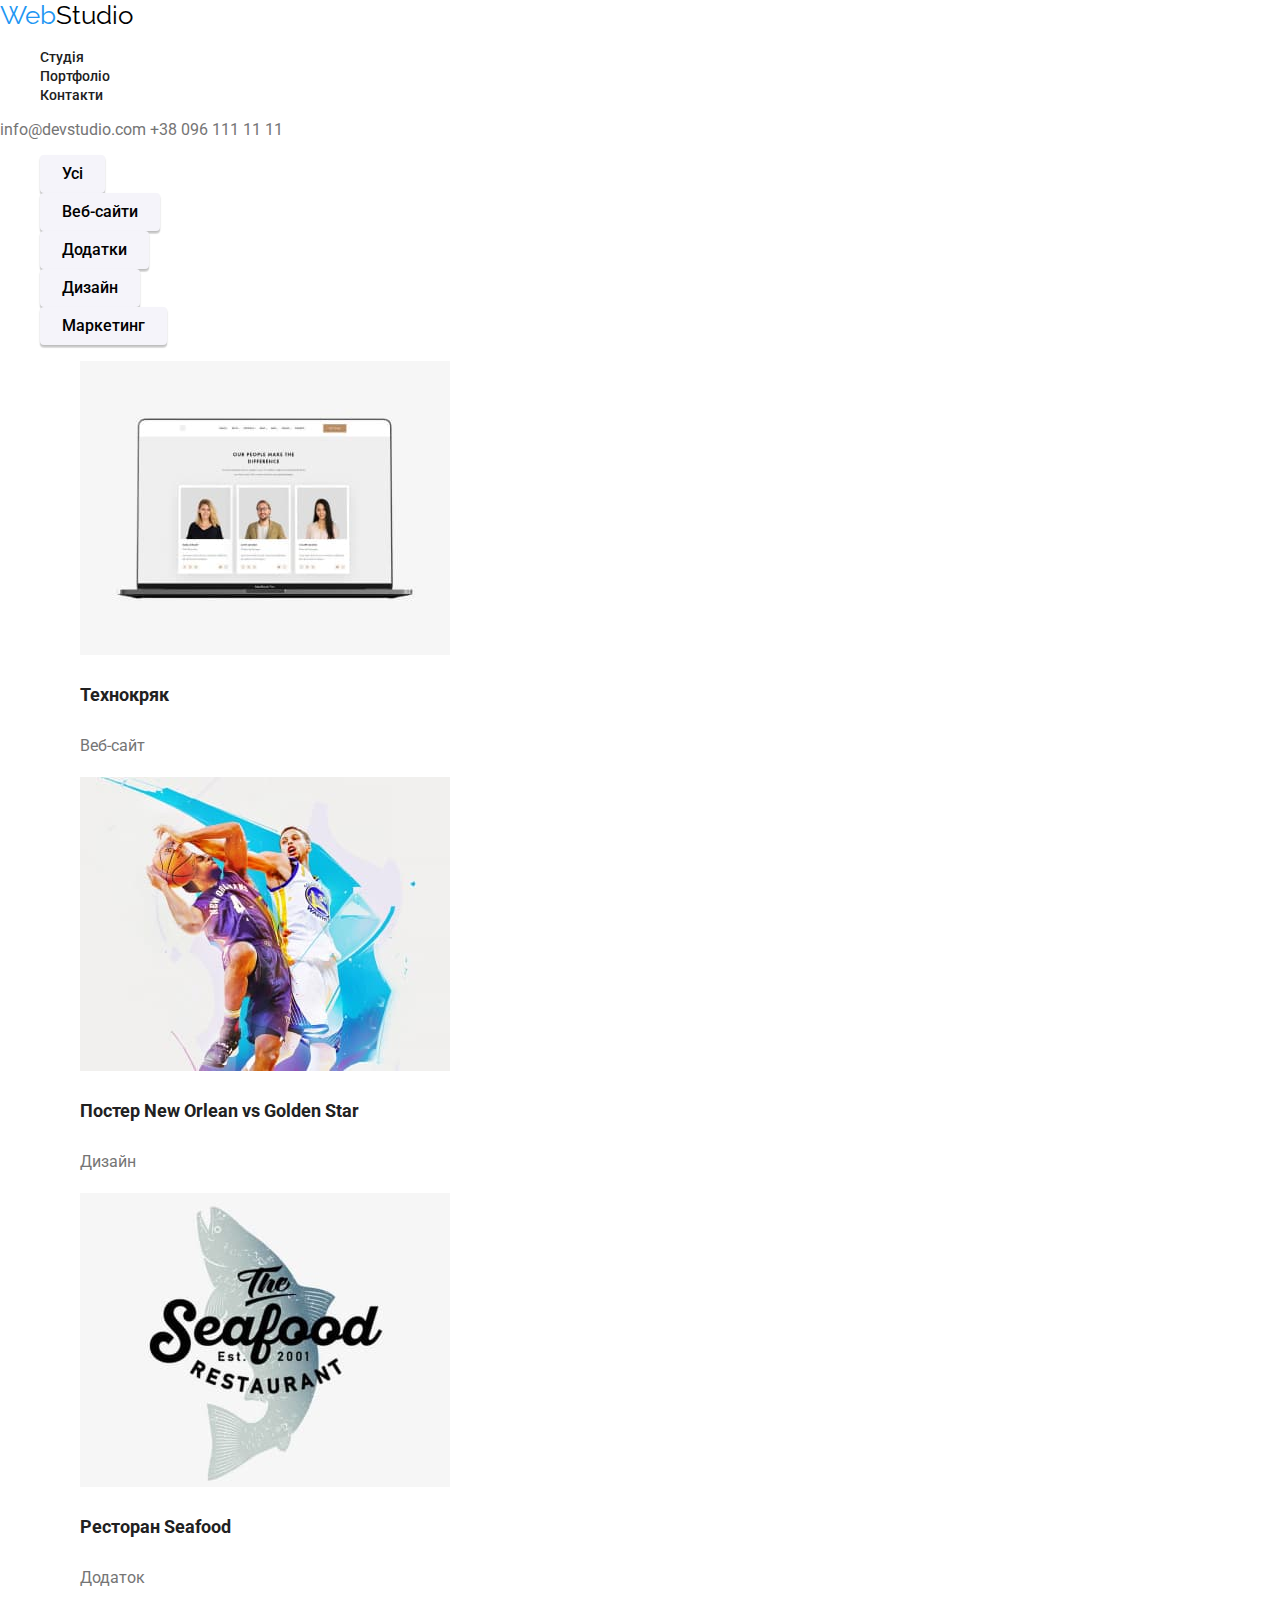
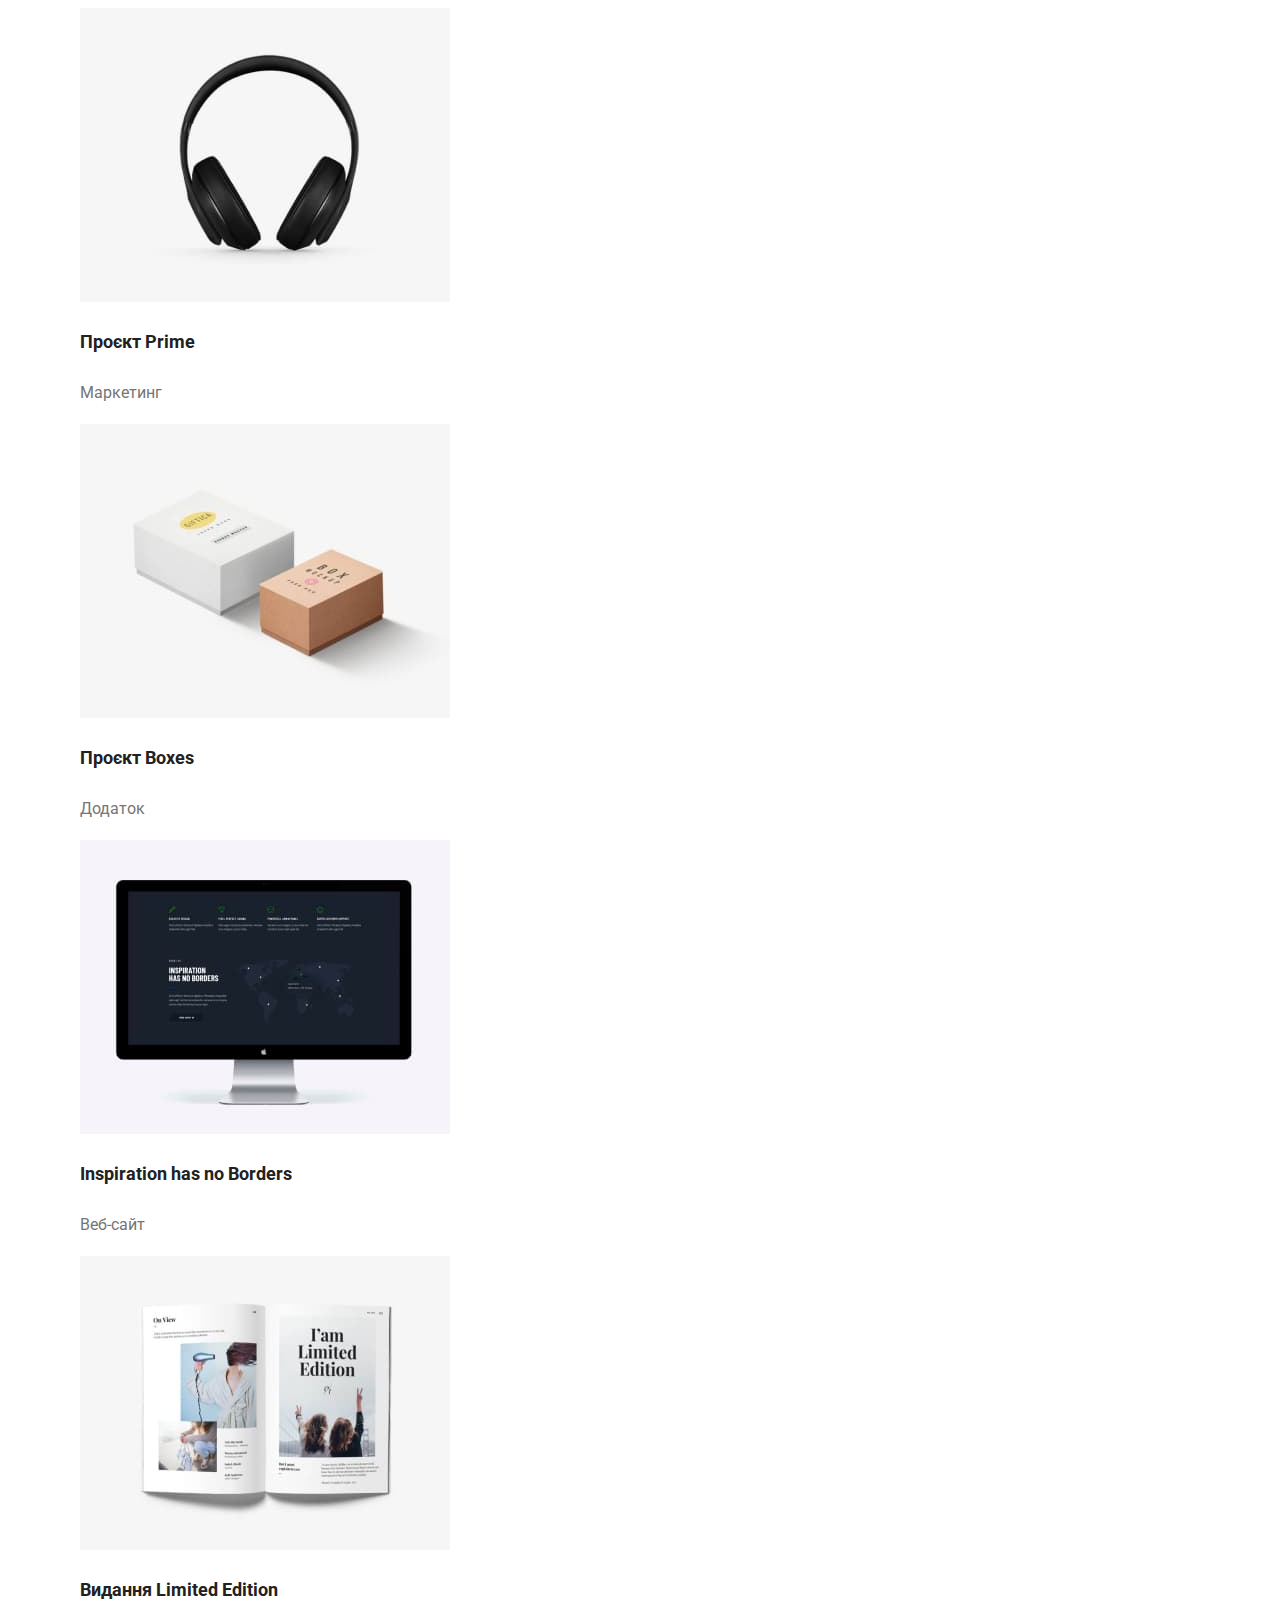
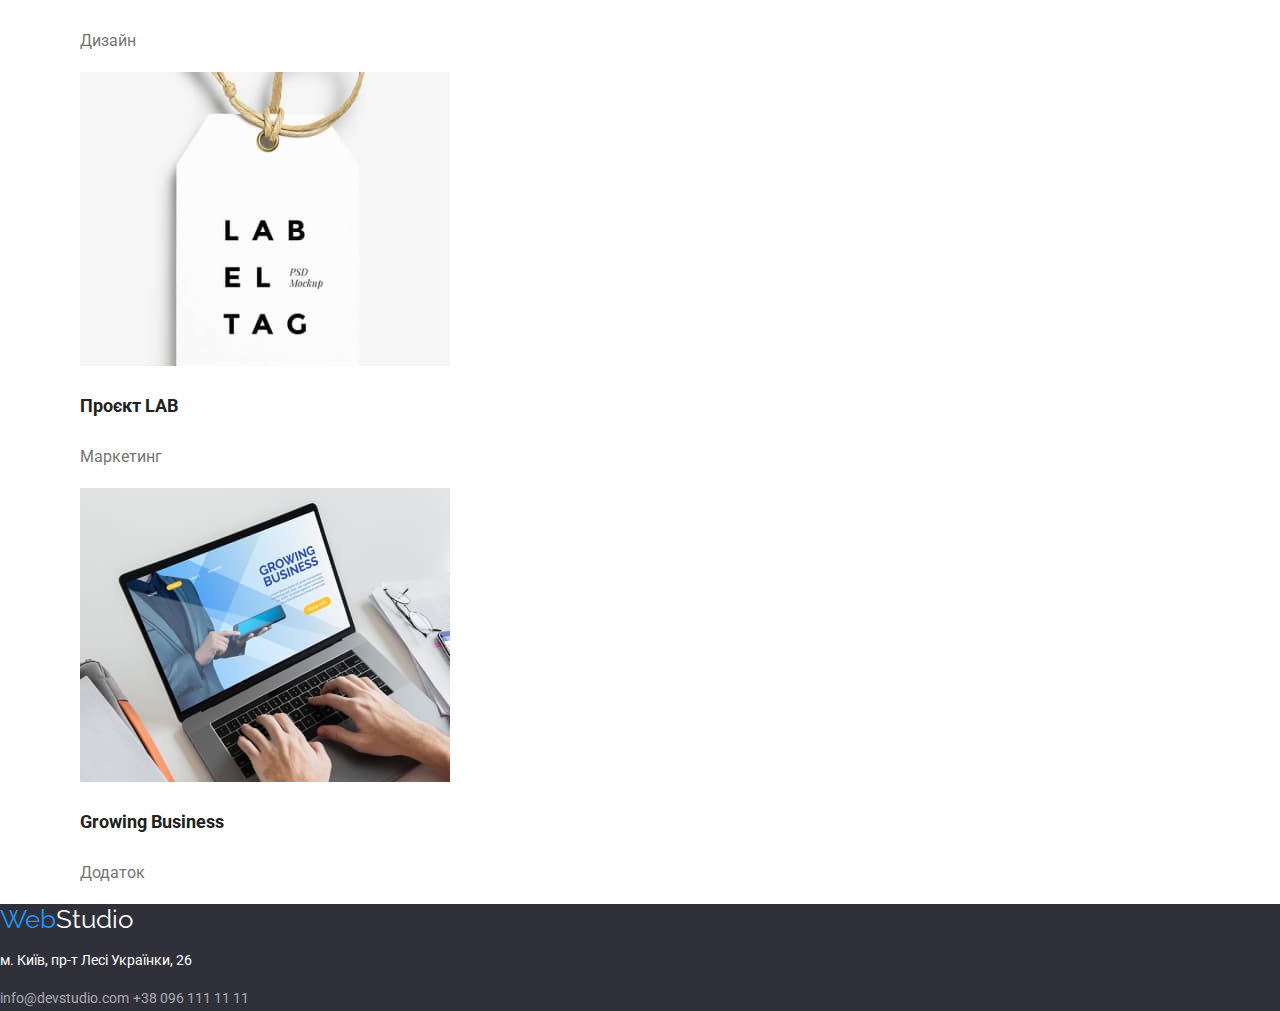
==== portfolio.html @ 395531bf "3" ====
<!DOCTYPE html>
<html lang="uk">
  <head>
    <meta charset="UTF-8" />
    <meta http-equiv="X-UA-Compatible" content="IE=edge" />
    <meta name="viewport" content="width=device-width, initial-scale=1.0" />
    <title>GoIt</title>
    <link rel="preconnect" href="https://fonts.googleapis.com">
    <link rel="preconnect" href="https://fonts.gstatic.com" crossorigin>
    <link href="https://fonts.googleapis.com/css2?family=Raleway:wght@700&family=Roboto:wght@400;500;700;900&display=swap" rel="stylesheet">
    <link rel="stylesheet" href="./css/style.css" />
  </head>
  <body>
    <header class="pageHeader">
      <a href="./index.html" class="logo">
        <span class="logo--item">Web</span>Studio</a
      >
      <nav class="pageHeader--nav">
        <ul class="pageHeader--list">
          <li class="pageHeader--item">
            <a class="pageHeader--link" href="./index.html">Студія</a>
          </li>
          <li class="pageHeader--item">
            <a class="pageHeader--link" href="./portfolio.html">Портфоліо</a>
          </li>
          <li class="pageHeader--item">
            <a class="pageHeader--link" href="#">Контакти</a>
          </li>
        </ul>
      </nav>
      <a class="pageHeader--connection" href="#">info@devstudio.com </a>
      <a class="pageHeader--tel" href="#">+38 096 111 11 11</a>
    </header>
    <main>
      <section class="port">
        <ul class="port--buttons">
          <li><button class="port--button" type="button">Усі</button></li>
          <li><button class="port--button" type="button">Веб-сайти</button></li>
          <li><button class="port--button" type="button">Додатки</button></li>
          <li><button class="port--button" type="button">Дизайн</button></li>
          <li><button class="port--button" type="button">Маркетинг</button></li>
        </ul>
        <ul>
          <ul class="port--list">
            <li class="port--item">
              <img src="./images/port1.jpg" alt="порт1" width="370" />
              <h3 class="port--projects">Технокряк</h3>
              <p class="port--all">Веб-сайт</p>
            </li>
            <li class="port--item">
              <img src="./images/port2.jpg" alt="порт2" width="370" />
              <h3 class="port--projects">Постер New Orlean vs Golden Star</h3>
              <p class="port--all">Дизайн</p>
            </li>
            <li class="port--item">
              <img src="./images/port3.jpg" alt="порт3" width="370" />
              <h3 class="port--projects">Ресторан Seafood</h3>
              <p class="port--all">Додаток</p>
            </li>
            <li class="port--item">
              <img src="./images/port4.jpg" alt="порт4" width="370" />
              <h3 class="port--projects">Проєкт Prime</h3>
              <p class="port--all">Маркетинг</p>
            </li>
            <li class="port--item">
              <img src="./images/port5.jpg" alt="порт5" width="370" />
              <h3 class="port--projects">Проєкт Boxes</h3>
              <p class="port--all">Додаток</p>
            </li>
            <li class="port--item">
              <img src="./images/port6.jpg" alt="порт6" width="370" />
              <h3 class="port--projects">Inspiration has no Borders</h3>
              <p class="port--all">Веб-сайт</p>
            </li>
            <li class="port--item">
              <img src="./images/port7.jpg" alt="порт7" width="370" />
              <h3 class="port--projects">Видання Limited Edition</h3>
              <p class="port--all">Дизайн</p>
            </li>
            <li class="port--item">
              <img src="./images/port8.jpg" alt="порт8" width="370" />
              <h3 class="port--projects">Проєкт LAB</h3>
              <p class="port--all">Маркетинг</p>
            </li>
            <li class="port--item">
              <img src="./images/port9.jpg" alt="порт9" width="370" />
              <h3 class="port--projects">Growing Business</h3>
              <p class="port--all">Додаток</p>
            </li>
          </ul>
        </ul>
      </section>
    </main>
    <footer class="foot">
      <a href="./index.html" class="foot--logo">
        <span class="logo--item">Web</span>Studio</a
      >
      <address class="foot--text">
        <p>м. Київ, пр-т Лесі Українки, 26</p>
      </address>
      <a class="foot--connection" href="#">info@devstudio.com</a>
      <a class="foot--tel" href="#">+38 096 111 11 11</a>
    </footer>
  </body>
</html>
---- css/style.css ----
:root{
    --text-color:#212121;
    --text-accent:#2196F3;
    --text-secondColor:#757575;
}

*,
*::before,
*::after {
  box-sizing: border-box;
}


body{
    font-family: roboto,sans-serif;
    color: var(--text-color);
    margin: 0;
}
ul{
    list-style: none;
}
a{
    text-decoration: none;
}
.logo{
    font-family: Raleway;
    font-size: 26px;
    line-height: 1.2;
    color: #000000;
}
.logo--item{
    color: var(--text-accent);
}
.pageHeader--link{
    font-weight: 500;
    font-size: 14px;
    line-height: 1.14;
    color: var(--text-color);
}
.pageHeader--link:hover,
.pageHeader--link:focus{
    color: var(--text-accent);
}
.pageHeader--connection{
    color: var(--text-secondColor);
}
.pageHeader--connection:focus,
.pageHeader--connection:hover{
    color: var(--text-accent);
}
.pageHeader--tel{
    color:  var(--text-secondColor);
}
.pageHeader--tel:focus,
.pageHeader--tel:hover{
    color: var(--text-accent);
}
.hero{
    background-color:var(--text-secondColor);
}
.hero--tittle{
    color: #fff;
    font-weight: 900;
    font-size: 44px;
    line-height: 1.36;
    text-align: center;
    letter-spacing: 0.06em;
    text-transform: uppercase;
}
.hero--button{
    background-color: var(--text-accent);
    color: #fff;
    border: none;
    box-shadow: 0px 4px 4px rgba(0, 0, 0, 0.15);
    border-radius: 4px;
    padding-top: 10px;
    padding-bottom: 10px;
    padding-left: 32px;
    padding-right: 32px;
    font-family: 'Roboto';
    font-style: normal;
    font-weight: 700;
    font-size: 16px;
    line-height: 1.87;
}
.benefits--tittle{
    
    font-size: 14px;
    line-height: 1.14;
}
.benefits--text{
    
    font-size: 14px;
    line-height: 1.7;
    color:var(--text-secondColor);
}
.activity{
    
    font-size: 36px;
    line-height: 1.16;
}
.team--tittle{
    
    font-size: 36px;
    line-height: 1.16;
}

.team--name{
    font-weight: 500;
    font-size: 16px;
    line-height: 1.18;
}
.team--player{
    
    font-size: 16px;
    line-height: 1.18;
    color: var(--text-secondColor);
}
.foot{
    background-color: #2F303A;;
}
.foot--logo{
    font-family: Raleway,sans-serif;
    font-size: 26px;
    line-height: 1.2;
    color: #fff;
}
.foot--text{
    font-style: inherit;
    font-size: 14px;
    line-height: 1.7;
    color: #fff;
}
.foot--connection{
    
    font-size: 14px;
    line-height: 1.7;
    color: rgba(255, 255, 255, 0.6);
}
.foot--connection:hover,
.foot--connection:focus{
    color: var(--text-accent);
}
.foot--tel{
    
    font-size: 14px;
    line-height: 1.7;
    color: rgba(255, 255, 255, 0.6);
}
.foot--tel:hover,
.foot--tel:focus{
    color: var(--text-accent);
}

/* портфолио */
.port--button{    
    cursor: pointer;
    background-color: #F5F4FA;
    border: none;
    padding-left: 22px;
    padding-right: 22px;
    padding-top: 6px;
    padding-bottom: 6px;
    box-shadow: 0px 3px 1px rgba(0, 0, 0, 0.1), 0px 1px 2px rgba(0, 0, 0, 0.08), 0px 2px 2px rgba(0, 0, 0, 0.12);
    border-radius: 4px;
    text-align: center;
    font-weight: 500;
    font-size: 16px;
    line-height: 1.62;
    font-family: 'Roboto';
}
.port--button:hover,
.port--button:focus{
    background-color: var(--text-accent);
    color: #fff;
}


.port--projects{
    
    font-size: 18px;
    line-height: 2;
}
.port--all{
    
    font-size: 16px;
    line-height: 1.87;
    color: var(--text-secondColor);
}
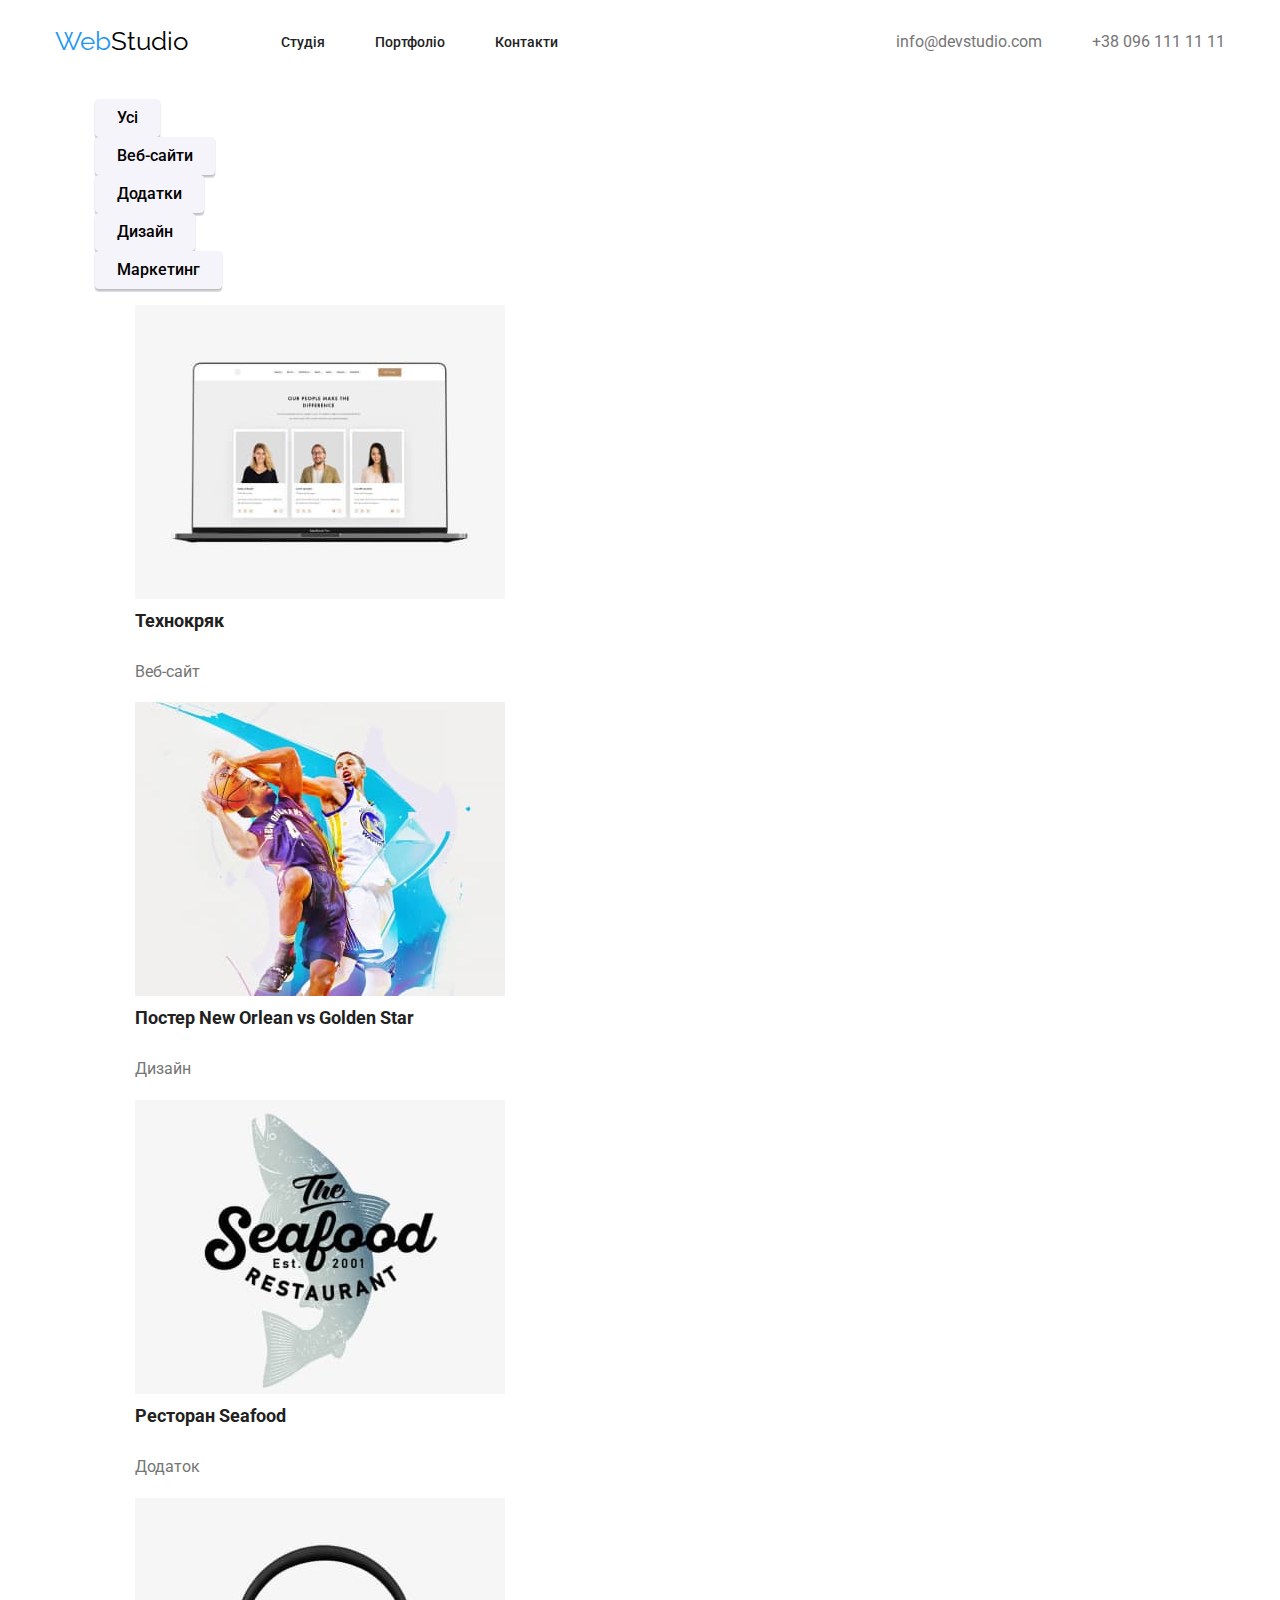
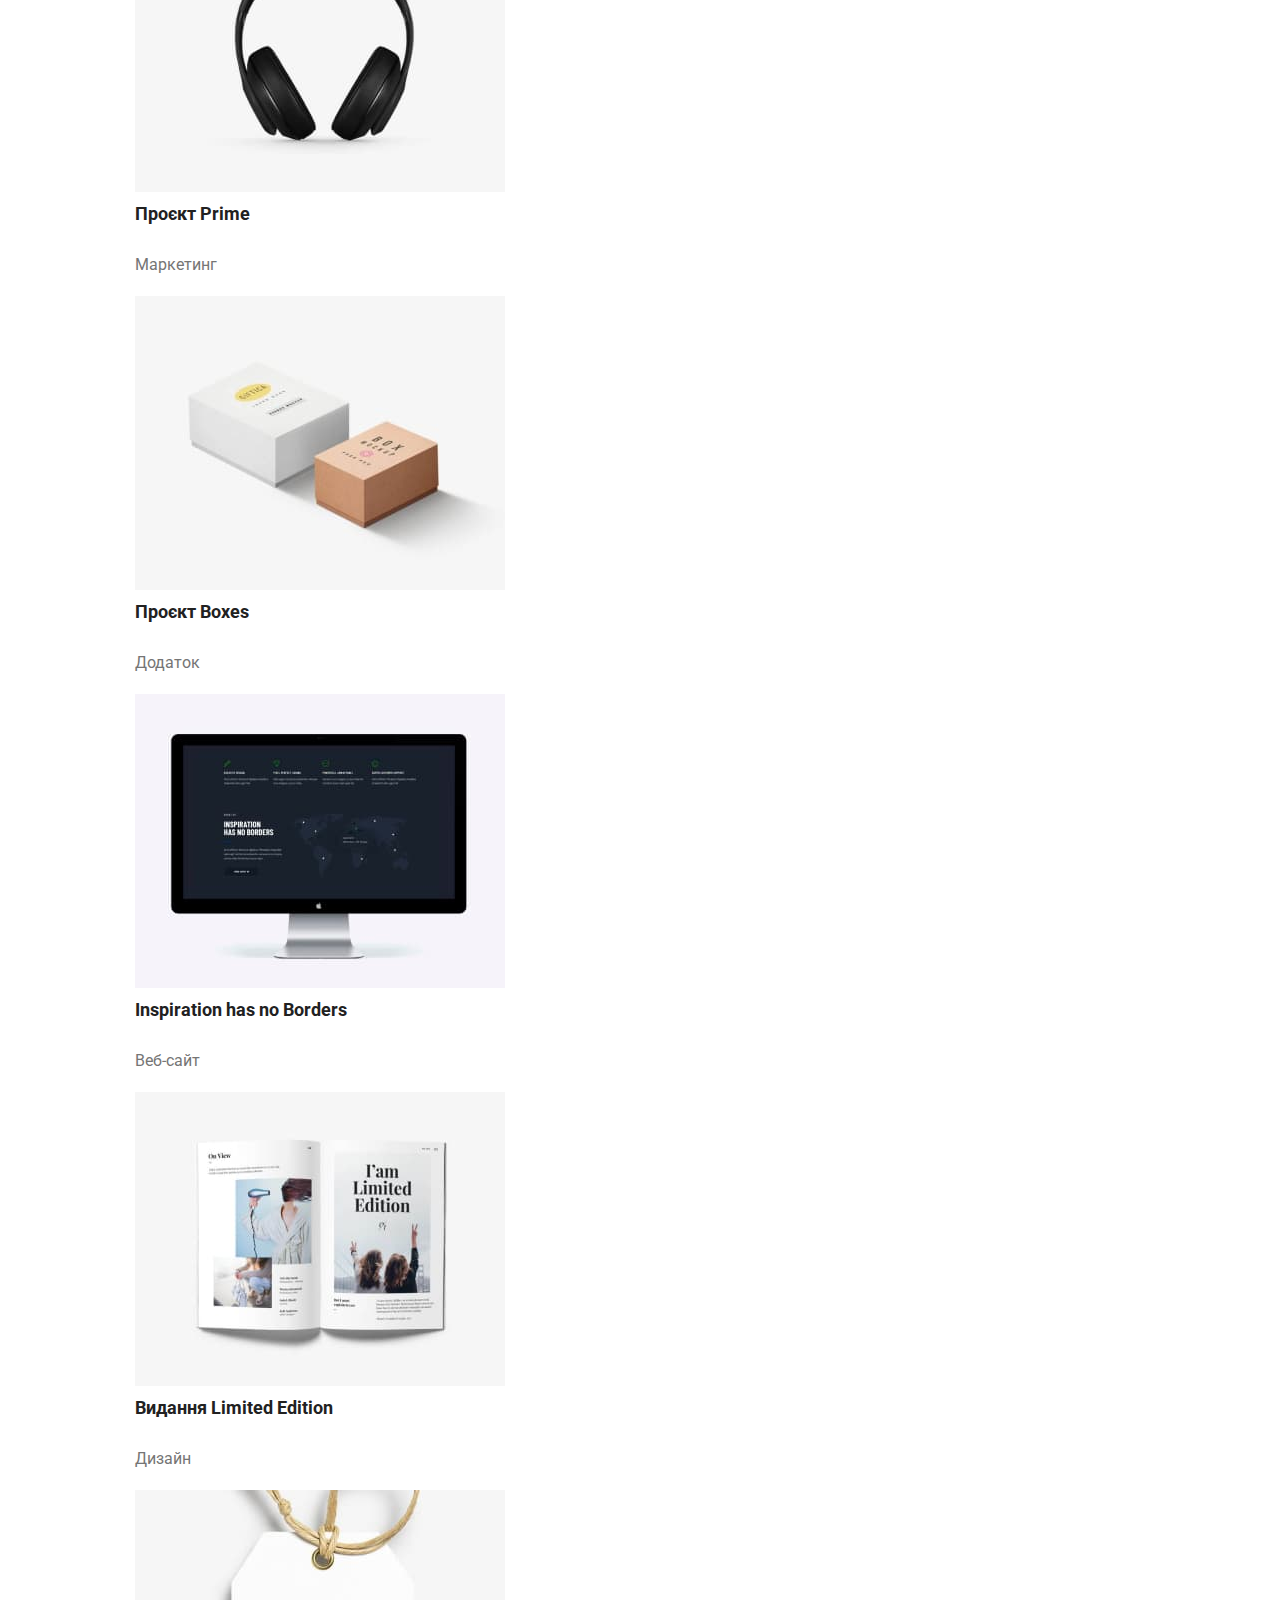
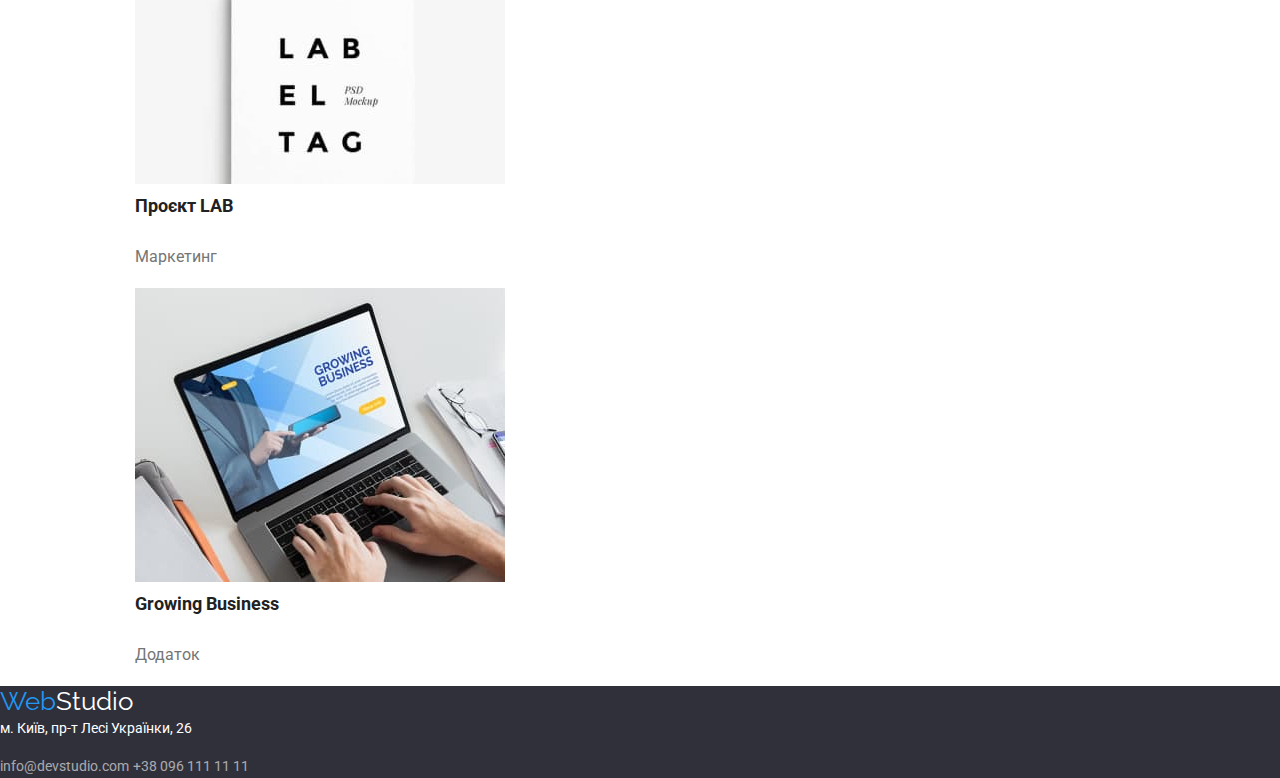
==== commit 0fc23af3: "3" ====
--- a/portfolio.html
+++ b/portfolio.html
@@ -11,7 +11,7 @@
     <link rel="stylesheet" href="./css/style.css" />
   </head>
   <body>
-    <header class="pageHeader">
+    <header class="pageHeader container">
       <a href="./index.html" class="logo">
         <span class="logo--item">Web</span>Studio</a
       >
@@ -32,7 +32,7 @@
       <a class="pageHeader--tel" href="#">+38 096 111 11 11</a>
     </header>
     <main>
-      <section class="port">
+      <section class="port container">
         <ul class="port--buttons">
           <li><button class="port--button" type="button">Усі</button></li>
           <li><button class="port--button" type="button">Веб-сайти</button></li>
--- a/css/style.css
+++ b/css/style.css
@@ -9,7 +9,22 @@
 *::after {
   box-sizing: border-box;
 }
-
+h1,
+h2,
+h3,
+p {
+    margin-top: 0;
+}
+.visually-hidden {
+    position: absolute !important;
+    clip: rect(1px 1px 1px 1px);
+    clip: rect(1px, 1px, 1px, 1px);
+    padding: 0 !important;
+    border: 0 !important;
+    height: 1px !important;
+    width: 1px !important;
+    overflow: hidden;
+  }
 
 body{
     font-family: roboto,sans-serif;
@@ -22,6 +37,18 @@
 a{
     text-decoration: none;
 }
+.container{
+    width: 1170px;
+    margin-left: auto;
+    margin-right: auto;
+    
+}
+.pageHeader{
+display: flex;
+align-items: center;
+
+}
+
 .logo{
     font-family: Raleway;
     font-size: 26px;
@@ -30,7 +57,24 @@
 }
 .logo--item{
     color: var(--text-accent);
-}
+
+}
+.pageHeader--nav{
+    margin-left: 93px;
+}
+.pageHeader--item:not(last-child){
+    margin-right: 50px;
+}
+.pageHeader--list{
+    display: flex;
+    margin-top: 0;
+    margin-bottom: 0;
+    padding-top: 32px;
+    padding-bottom: 32px;
+    padding-left: 0;
+}
+
+
 .pageHeader--link{
     font-weight: 500;
     font-size: 14px;
@@ -43,6 +87,8 @@
 }
 .pageHeader--connection{
     color: var(--text-secondColor);
+    margin-left: auto;
+    margin-right: 50px;
 }
 .pageHeader--connection:focus,
 .pageHeader--connection:hover{
@@ -82,6 +128,13 @@
     font-weight: 700;
     font-size: 16px;
     line-height: 1.87;
+    display: block;
+    margin-left: auto;
+    margin-right: auto;
+}
+.benefits--list{
+    padding: 0;
+    display: flex;
 }
 .benefits--tittle{
     
@@ -94,15 +147,24 @@
     line-height: 1.7;
     color:var(--text-secondColor);
 }
-.activity{
-    
+.activity--tittle{
+    text-align: center;
+    margin-left: auto;
+    margin-right: auto;
     font-size: 36px;
     line-height: 1.16;
 }
+.activity--list{
+    display: flex;
+}
 .team--tittle{
-    
+    text-align: center;
     font-size: 36px;
     line-height: 1.16;
+}
+.team--list{
+    display: flex;
+    padding-left: 0;
 }
 
 .team--name{
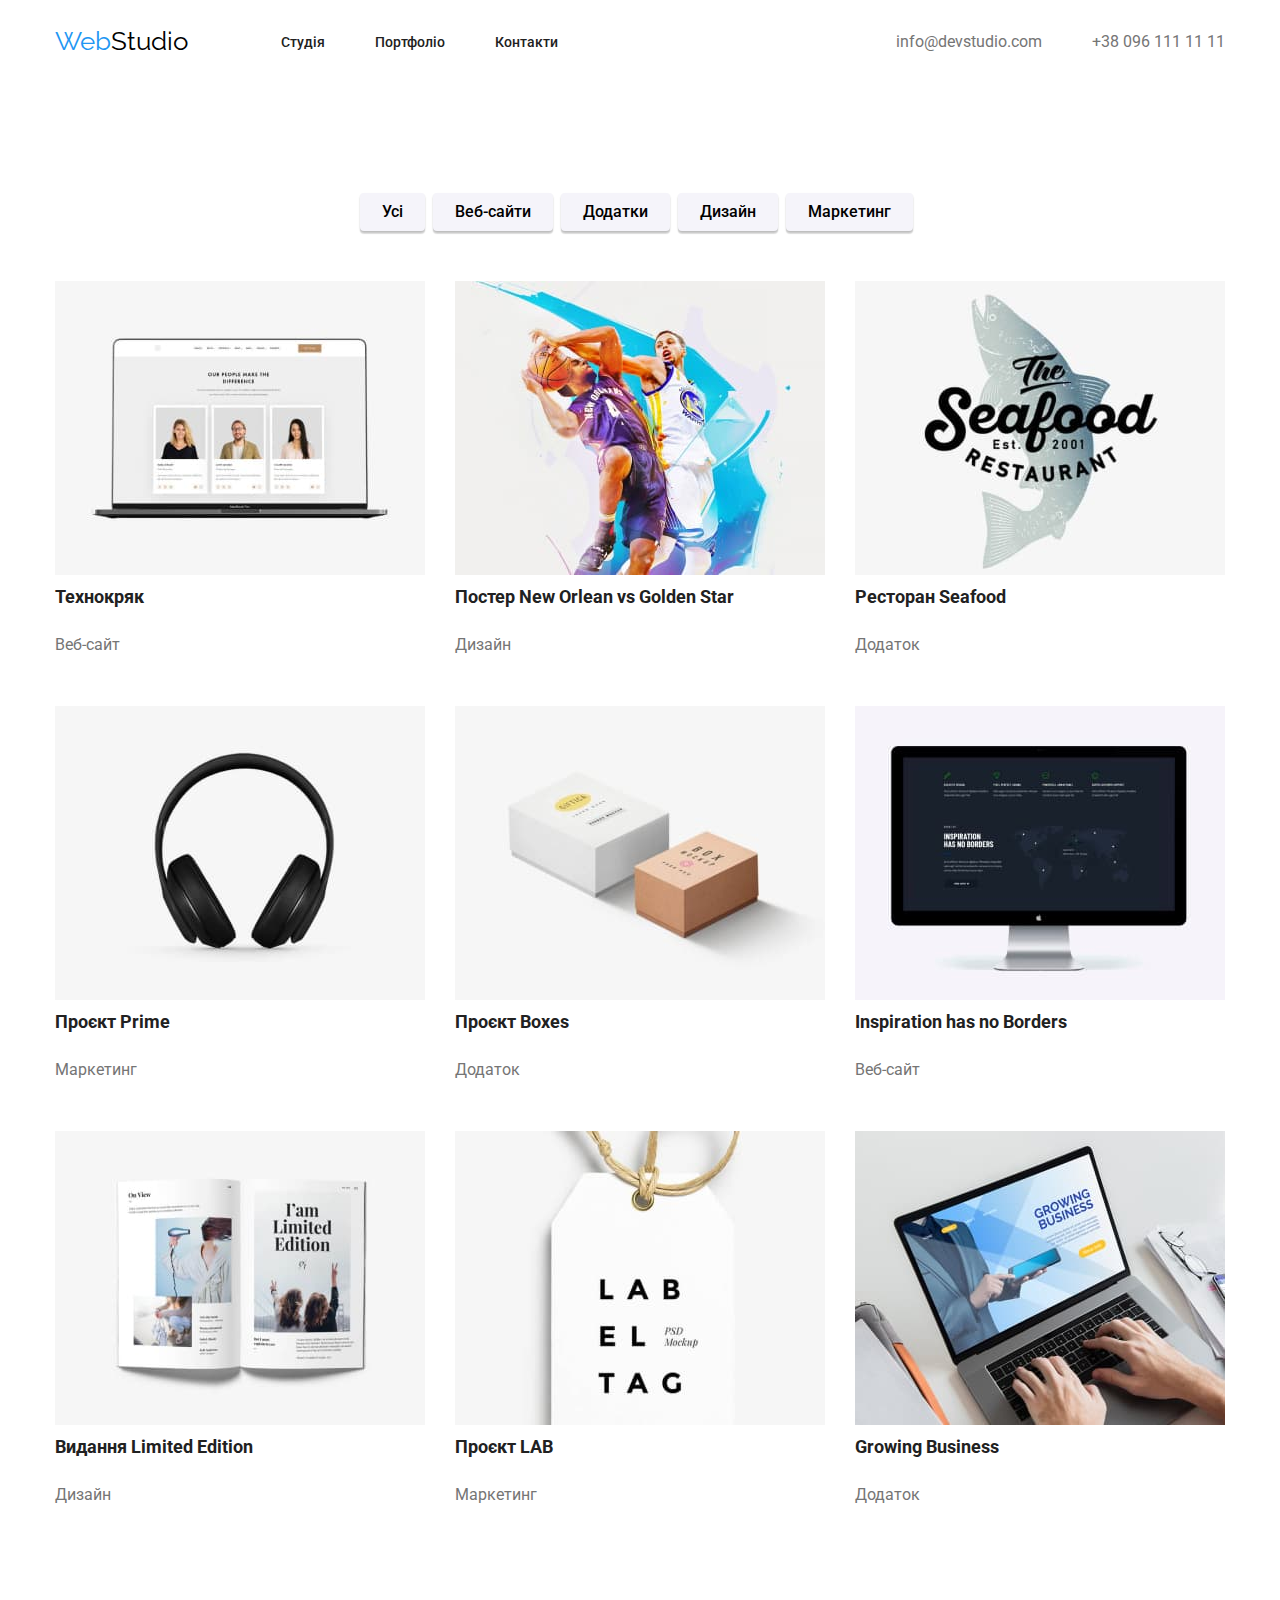
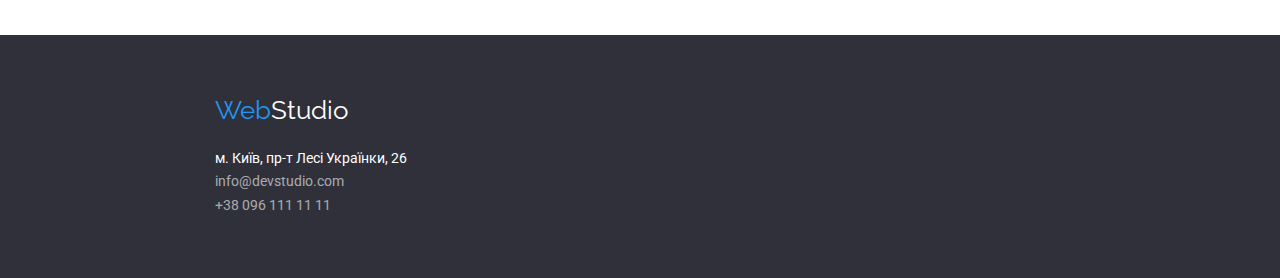
==== commit e2783609: "3" ====
--- a/portfolio.html
+++ b/portfolio.html
@@ -5,9 +5,12 @@
     <meta http-equiv="X-UA-Compatible" content="IE=edge" />
     <meta name="viewport" content="width=device-width, initial-scale=1.0" />
     <title>GoIt</title>
-    <link rel="preconnect" href="https://fonts.googleapis.com">
-    <link rel="preconnect" href="https://fonts.gstatic.com" crossorigin>
-    <link href="https://fonts.googleapis.com/css2?family=Raleway:wght@700&family=Roboto:wght@400;500;700;900&display=swap" rel="stylesheet">
+    <link rel="preconnect" href="https://fonts.googleapis.com" />
+    <link rel="preconnect" href="https://fonts.gstatic.com" crossorigin />
+    <link
+      href="https://fonts.googleapis.com/css2?family=Raleway:wght@700&family=Roboto:wght@400;500;700;900&display=swap"
+      rel="stylesheet"
+    />
     <link rel="stylesheet" href="./css/style.css" />
   </head>
   <body>
@@ -33,6 +36,7 @@
     </header>
     <main>
       <section class="port container">
+        <h1 class="visually-hidden">партфоліо</h1>
         <ul class="port--buttons">
           <li><button class="port--button" type="button">Усі</button></li>
           <li><button class="port--button" type="button">Веб-сайти</button></li>
@@ -40,66 +44,65 @@
           <li><button class="port--button" type="button">Дизайн</button></li>
           <li><button class="port--button" type="button">Маркетинг</button></li>
         </ul>
-        <ul>
-          <ul class="port--list">
-            <li class="port--item">
-              <img src="./images/port1.jpg" alt="порт1" width="370" />
-              <h3 class="port--projects">Технокряк</h3>
-              <p class="port--all">Веб-сайт</p>
-            </li>
-            <li class="port--item">
-              <img src="./images/port2.jpg" alt="порт2" width="370" />
-              <h3 class="port--projects">Постер New Orlean vs Golden Star</h3>
-              <p class="port--all">Дизайн</p>
-            </li>
-            <li class="port--item">
-              <img src="./images/port3.jpg" alt="порт3" width="370" />
-              <h3 class="port--projects">Ресторан Seafood</h3>
-              <p class="port--all">Додаток</p>
-            </li>
-            <li class="port--item">
-              <img src="./images/port4.jpg" alt="порт4" width="370" />
-              <h3 class="port--projects">Проєкт Prime</h3>
-              <p class="port--all">Маркетинг</p>
-            </li>
-            <li class="port--item">
-              <img src="./images/port5.jpg" alt="порт5" width="370" />
-              <h3 class="port--projects">Проєкт Boxes</h3>
-              <p class="port--all">Додаток</p>
-            </li>
-            <li class="port--item">
-              <img src="./images/port6.jpg" alt="порт6" width="370" />
-              <h3 class="port--projects">Inspiration has no Borders</h3>
-              <p class="port--all">Веб-сайт</p>
-            </li>
-            <li class="port--item">
-              <img src="./images/port7.jpg" alt="порт7" width="370" />
-              <h3 class="port--projects">Видання Limited Edition</h3>
-              <p class="port--all">Дизайн</p>
-            </li>
-            <li class="port--item">
-              <img src="./images/port8.jpg" alt="порт8" width="370" />
-              <h3 class="port--projects">Проєкт LAB</h3>
-              <p class="port--all">Маркетинг</p>
-            </li>
-            <li class="port--item">
-              <img src="./images/port9.jpg" alt="порт9" width="370" />
-              <h3 class="port--projects">Growing Business</h3>
-              <p class="port--all">Додаток</p>
-            </li>
-          </ul>
+
+        <ul class="port--list">
+          <li class="port--item">
+            <img src="./images/port1.jpg" alt="порт1" width="370" />
+            <h2 class="port--projects">Технокряк</h2>
+            <p class="port--all">Веб-сайт</p>
+          </li>
+          <li class="port--item">
+            <img src="./images/port2.jpg" alt="порт2" width="370" />
+            <h2 class="port--projects">Постер New Orlean vs Golden Star</h2>
+            <p class="port--all">Дизайн</p>
+          </li>
+          <li class="port--item">
+            <img src="./images/port3.jpg" alt="порт3" width="370" />
+            <h2 class="port--projects">Ресторан Seafood</h2>
+            <p class="port--all">Додаток</p>
+          </li>
+          <li class="port--item">
+            <img src="./images/port4.jpg" alt="порт4" width="370" />
+            <h2 class="port--projects">Проєкт Prime</h2>
+            <p class="port--all">Маркетинг</p>
+          </li>
+          <li class="port--item">
+            <img src="./images/port5.jpg" alt="порт5" width="370" />
+            <h2 class="port--projects">Проєкт Boxes</h2>
+            <p class="port--all">Додаток</p>
+          </li>
+          <li class="port--item">
+            <img src="./images/port6.jpg" alt="порт6" width="370" />
+            <h2 class="port--projects">Inspiration has no Borders</h2>
+            <p class="port--all">Веб-сайт</p>
+          </li>
+          <li class="port--item">
+            <img src="./images/port7.jpg" alt="порт7" width="370" />
+            <h2 class="port--projects">Видання Limited Edition</h2>
+            <p class="port--all">Дизайн</p>
+          </li>
+          <li class="port--item">
+            <img src="./images/port8.jpg" alt="порт8" width="370" />
+            <h2 class="port--projects">Проєкт LAB</h2>
+            <p class="port--all">Маркетинг</p>
+          </li>
+          <li class="port--item">
+            <img src="./images/port9.jpg" alt="порт9" width="370" />
+            <h2 class="port--projects">Growing Business</h2>
+            <p class="port--all">Додаток</p>
+          </li>
         </ul>
       </section>
     </main>
-    <footer class="foot">
-      <a href="./index.html" class="foot--logo">
-        <span class="logo--item">Web</span>Studio</a
-      >
-      <address class="foot--text">
-        <p>м. Київ, пр-т Лесі Українки, 26</p>
-      </address>
-      <a class="foot--connection" href="#">info@devstudio.com</a>
-      <a class="foot--tel" href="#">+38 096 111 11 11</a>
-    </footer>
+    <div class="foot--decor">
+      <footer class="foot container">
+        <a href="./index.html" class="foot--logo">
+          <span class="logo--item">Web</span>Studio</a
+        >
+        <address class="foot--text">м. Київ, пр-т Лесі Українки, 26</address>
+        <a class="foot--connection" href="#">info@devstudio.com</a>
+        <a class="foot--tel" href="#">+38 096 111 11 11</a>
+      </footer>
+    </div>
   </body>
 </html>
--- a/css/style.css
+++ b/css/style.css
@@ -9,6 +9,7 @@
 *::after {
   box-sizing: border-box;
 }
+
 h1,
 h2,
 h3,
@@ -102,6 +103,7 @@
     color: var(--text-accent);
 }
 .hero{
+    margin-bottom: 94px;
     background-color:var(--text-secondColor);
 }
 .hero--tittle{
@@ -132,10 +134,21 @@
     margin-left: auto;
     margin-right: auto;
 }
+.hero--decor{
+    margin-left: auto;
+    margin-right: auto;
+    width: 1600px;
+}
+.benefits{
+    margin-bottom: 94px;
+}
 .benefits--list{
     padding: 0;
     display: flex;
 }
+.benefits--item:not(last-child){
+    margin-right: 30px;
+}
 .benefits--tittle{
     
     font-size: 14px;
@@ -147,17 +160,34 @@
     line-height: 1.7;
     color:var(--text-secondColor);
 }
+.activity{
+    margin-bottom: 94px;
+}
 .activity--tittle{
     text-align: center;
     margin-left: auto;
     margin-right: auto;
+    margin-bottom: 50px;
     font-size: 36px;
     line-height: 1.16;
 }
 .activity--list{
-    display: flex;
-}
+    padding-left: 0;
+    display: flex;
+}
+.activity--item:not(last-child){
+    margin-right: 30px;
+}
+.team{
+    background-color: #F5F4FA;
+padding: 94px;
+width: 1600px;
+    margin-right: auto;
+    margin-left: auto;
+}
+
 .team--tittle{
+    margin-bottom: 50px;
     text-align: center;
     font-size: 36px;
     line-height: 1.16;
@@ -165,36 +195,47 @@
 .team--list{
     display: flex;
     padding-left: 0;
-}
-
+    margin-bottom: 0;
+}
+.team--item:not(last-child){
+    margin-right: 30px;
+}
+.team--photo{
+    margin-bottom: 30px;
+}
 .team--name{
+    margin-bottom: 10px;
+    text-align: center;
     font-weight: 500;
     font-size: 16px;
     line-height: 1.18;
 }
 .team--player{
-    
+    text-align: center;
     font-size: 16px;
     line-height: 1.18;
     color: var(--text-secondColor);
-}
-.foot{
-    background-color: #2F303A;;
-}
+    margin-bottom: 0;
+}
+
+
 .foot--logo{
     font-family: Raleway,sans-serif;
     font-size: 26px;
     line-height: 1.2;
     color: #fff;
+    margin-bottom: 20px;
+    display: block;
 }
 .foot--text{
+    margin-bottom: 0;
     font-style: inherit;
     font-size: 14px;
     line-height: 1.7;
     color: #fff;
 }
 .foot--connection{
-    
+    display: block;
     font-size: 14px;
     line-height: 1.7;
     color: rgba(255, 255, 255, 0.6);
@@ -213,8 +254,27 @@
 .foot--tel:focus{
     color: var(--text-accent);
 }
+.foot--decor{
+    background-color: #2F303A;
+    margin-left: auto;
+    margin-right: auto;
+    width: 1600px;
+    padding: 60px 215px;
+}
 
 /* портфолио */
+.port{
+    padding-top: 94px;
+    padding-bottom: 94px;
+}
+.port--buttons{
+    display: flex;
+    justify-content: center;
+    padding-left: 0;
+    margin-bottom: 50px;
+    
+}
+
 .port--button{    
     cursor: pointer;
     background-color: #F5F4FA;
@@ -230,6 +290,10 @@
     font-size: 16px;
     line-height: 1.62;
     font-family: 'Roboto';
+
+}
+.port--button:not(last-child){
+    margin-right: 8px;
 }
 .port--button:hover,
 .port--button:focus{
@@ -238,6 +302,7 @@
 }
 
 
+
 .port--projects{
     
     font-size: 18px;
@@ -248,4 +313,17 @@
     font-size: 16px;
     line-height: 1.87;
     color: var(--text-secondColor);
+}
+.port--list{
+    padding-left: 0;
+    display: flex;
+    flex-wrap: wrap;
+    margin-left: -30px;
+    margin-top: -30px;
+}
+.port--item{
+    margin-left: 30px;
+    margin-top: 30px;
+    flex-basis: calc((100% - 3 * 30px) / 3);
+    background: #ffffff;
 }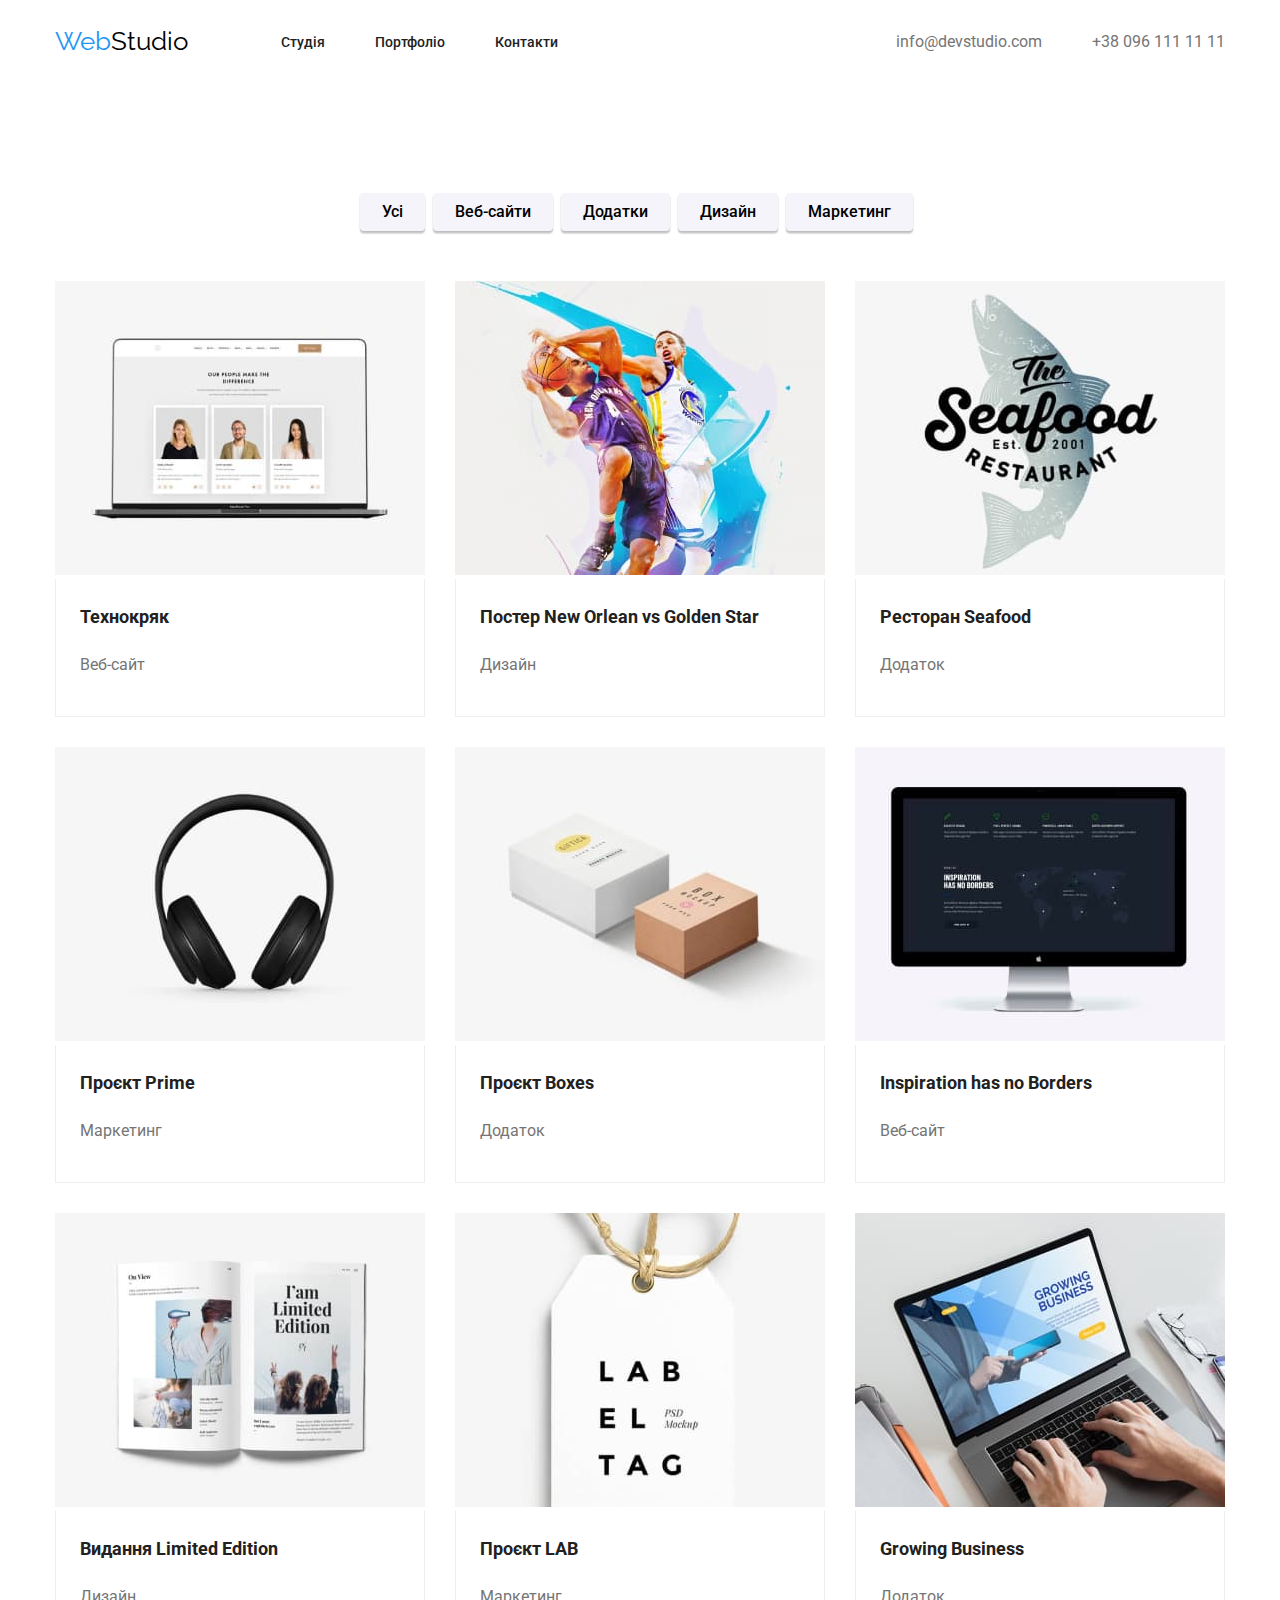
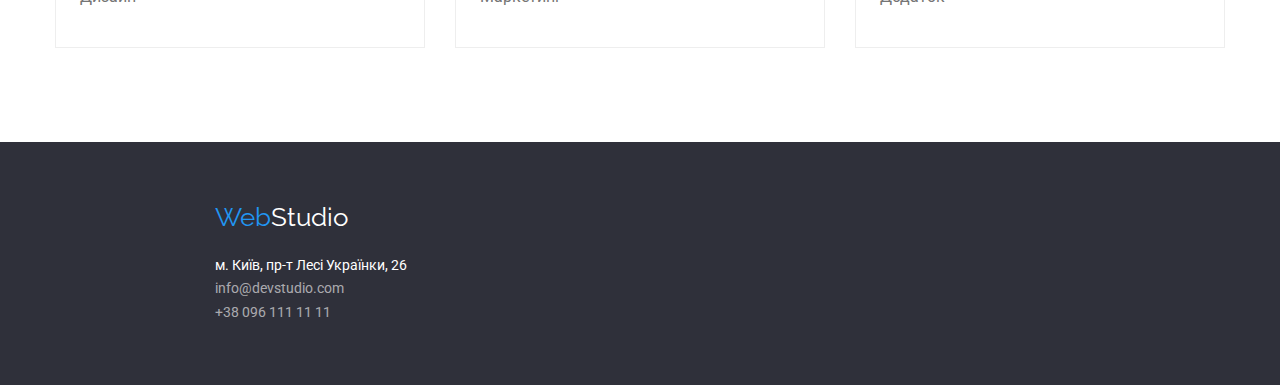
==== commit 989abc7b: "3" ====
--- a/portfolio.html
+++ b/portfolio.html
@@ -48,48 +48,67 @@
         <ul class="port--list">
           <li class="port--item">
             <img src="./images/port1.jpg" alt="порт1" width="370" />
-            <h2 class="port--projects">Технокряк</h2>
-            <p class="port--all">Веб-сайт</p>
+            <div class="port--content">
+              <h2 class="port--projects">Технокряк</h2>
+              <p class="port--all">Веб-сайт</p>
+            </div>
           </li>
           <li class="port--item">
             <img src="./images/port2.jpg" alt="порт2" width="370" />
-            <h2 class="port--projects">Постер New Orlean vs Golden Star</h2>
-            <p class="port--all">Дизайн</p>
+            <div class="port--content">
+              <h2 class="port--projects">Постер New Orlean vs Golden Star</h2>
+              <p class="port--all">Дизайн</p>
+            </div>
           </li>
           <li class="port--item">
-            <img src="./images/port3.jpg" alt="порт3" width="370" />
-            <h2 class="port--projects">Ресторан Seafood</h2>
-            <p class="port--all">Додаток</p>
+            
+              <img src="./images/port3.jpg" alt="порт3" width="370" />
+              <div class="port--content">
+              <h2 class="port--projects">Ресторан Seafood</h2>
+              <p class="port--all">Додаток</p>
+            </div>
           </li>
           <li class="port--item">
             <img src="./images/port4.jpg" alt="порт4" width="370" />
-            <h2 class="port--projects">Проєкт Prime</h2>
-            <p class="port--all">Маркетинг</p>
+            <div class="port--content">
+              <h2 class="port--projects">Проєкт Prime</h2>
+              <p class="port--all">Маркетинг</p>
+            </div>
           </li>
           <li class="port--item">
             <img src="./images/port5.jpg" alt="порт5" width="370" />
-            <h2 class="port--projects">Проєкт Boxes</h2>
-            <p class="port--all">Додаток</p>
+            <div class="port--content">
+              <h2 class="port--projects">Проєкт Boxes</h2>
+              <p class="port--all">Додаток</p>
+            </div>
           </li>
           <li class="port--item">
             <img src="./images/port6.jpg" alt="порт6" width="370" />
-            <h2 class="port--projects">Inspiration has no Borders</h2>
-            <p class="port--all">Веб-сайт</p>
+            <div class="port--content">
+              <h2 class="port--projects">Inspiration has no Borders</h2>
+              <p class="port--all">Веб-сайт</p>
+            </div>
           </li>
           <li class="port--item">
             <img src="./images/port7.jpg" alt="порт7" width="370" />
-            <h2 class="port--projects">Видання Limited Edition</h2>
-            <p class="port--all">Дизайн</p>
+            <div class="port--content">
+              <h2 class="port--projects">Видання Limited Edition</h2>
+              <p class="port--all">Дизайн</p>
+            </div>
           </li>
           <li class="port--item">
             <img src="./images/port8.jpg" alt="порт8" width="370" />
-            <h2 class="port--projects">Проєкт LAB</h2>
-            <p class="port--all">Маркетинг</p>
+            <div class="port--content">
+              <h2 class="port--projects">Проєкт LAB</h2>
+              <p class="port--all">Маркетинг</p>
+            </div>
           </li>
           <li class="port--item">
             <img src="./images/port9.jpg" alt="порт9" width="370" />
-            <h2 class="port--projects">Growing Business</h2>
-            <p class="port--all">Додаток</p>
+            <div class="port--content">
+              <h2 class="port--projects">Growing Business</h2>
+              <p class="port--all">Додаток</p>
+            </div>
           </li>
         </ul>
       </section>
--- a/css/style.css
+++ b/css/style.css
@@ -320,10 +320,17 @@
     flex-wrap: wrap;
     margin-left: -30px;
     margin-top: -30px;
+    margin-bottom: 0;
 }
 .port--item{
     margin-left: 30px;
     margin-top: 30px;
     flex-basis: calc((100% - 3 * 30px) / 3);
     background: #ffffff;
+}
+.port--content{
+    padding: 20px 24px;
+    border: 1px solid #eeeeee;
+    background-color: #ffffff;
+    border-top: none;
 }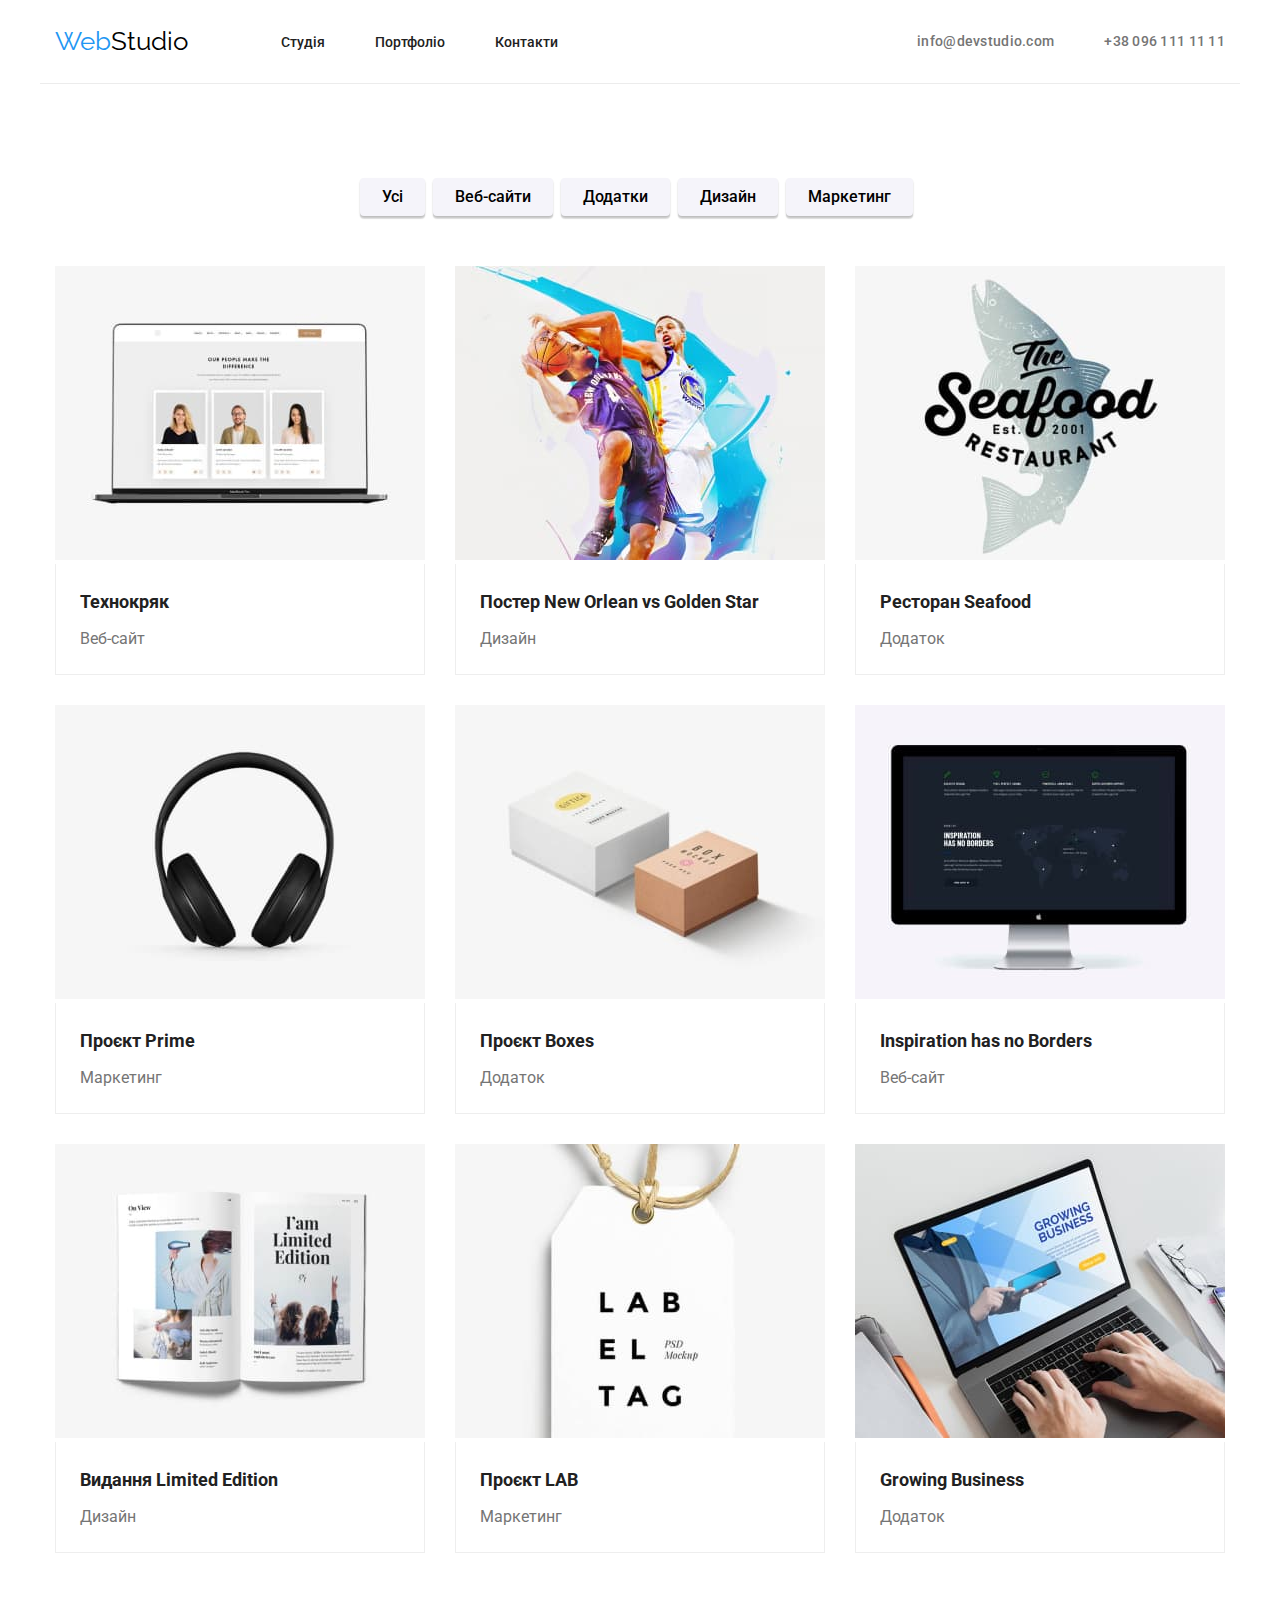
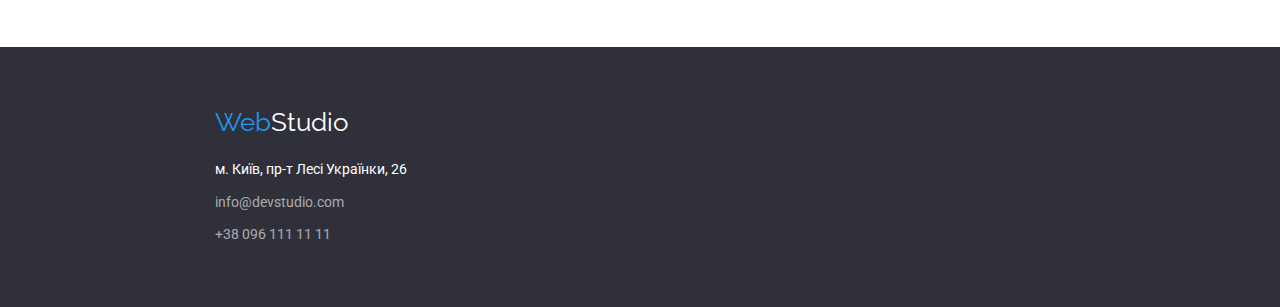
==== commit 4da16ece: "Update portfolio.html" ====
--- a/portfolio.html
+++ b/portfolio.html
@@ -113,15 +113,15 @@
         </ul>
       </section>
     </main>
-    <div class="foot--decor">
-      <footer class="foot container">
-        <a href="./index.html" class="foot--logo">
-          <span class="logo--item">Web</span>Studio</a
-        >
-        <address class="foot--text">м. Київ, пр-т Лесі Українки, 26</address>
-        <a class="foot--connection" href="#">info@devstudio.com</a>
-        <a class="foot--tel" href="#">+38 096 111 11 11</a>
-      </footer>
+    <footer class="foot">
+      <div class="container">
+      <a href="./index.html" class="foot--logo">
+        <span class="logo--item">Web</span>Studio</a
+      >
+      <address class="foot--text">м. Київ, пр-т Лесі Українки, 26</address>
+      <a class="foot--connection" href="#">info@devstudio.com</a>
+      <a class="foot--tel" href="#">+38 096 111 11 11</a>
     </div>
+    </footer>
   </body>
 </html>
--- a/css/style.css
+++ b/css/style.css
@@ -9,6 +9,7 @@
 *::after {
   box-sizing: border-box;
 }
+
 
 h1,
 h2,
@@ -34,16 +35,20 @@
 }
 ul{
     list-style: none;
+    padding: 0;
 }
 a{
     text-decoration: none;
 }
 .container{
-    width: 1170px;
-    margin-left: auto;
-    margin-right: auto;
-    
-}
+    width: 1200px;
+    padding-left: 15px;
+    padding-right: 15px;
+    margin-left: auto;
+    margin-right: auto;
+    
+}
+/* ----------header---------- */
 .pageHeader{
 display: flex;
 align-items: center;
@@ -60,6 +65,8 @@
     color: var(--text-accent);
 
 }
+
+
 .pageHeader--nav{
     margin-left: 93px;
 }
@@ -90,6 +97,12 @@
     color: var(--text-secondColor);
     margin-left: auto;
     margin-right: 50px;
+    font-family: 'Roboto';
+    font-style: normal;
+    font-weight: 500;
+    font-size: 14px;
+    line-height: 1.14;
+    letter-spacing: 0.02em;
 }
 .pageHeader--connection:focus,
 .pageHeader--connection:hover{
@@ -97,14 +110,25 @@
 }
 .pageHeader--tel{
     color:  var(--text-secondColor);
+    font-family: 'Roboto';
+    font-style: normal;
+    font-weight: 500;
+    font-size: 14px;
+    line-height: 1.14;
+    letter-spacing: 0.02em;
 }
 .pageHeader--tel:focus,
 .pageHeader--tel:hover{
     color: var(--text-accent);
 }
+/* ----------hero---------- */
 .hero{
-    margin-bottom: 94px;
-    background-color:var(--text-secondColor);
+    max-width: 1600px;
+    background: rgba(47, 48, 58, 0.4) url(../images/heroImg.jpg);
+    padding-top: 200px;
+    padding-bottom: 200px;
+    margin-left: auto;
+    margin-right: auto;
 }
 .hero--tittle{
     color: #fff;
@@ -135,15 +159,18 @@
     margin-right: auto;
 }
 .hero--decor{
-    margin-left: auto;
-    margin-right: auto;
-    width: 1600px;
-}
+    justify-content: center;
+    align-items: center;
+}
+
+/* ----------benefits---------- */
 .benefits{
-    margin-bottom: 94px;
+    
+    padding-top: 94px;
+    padding-bottom: 94px;
 }
 .benefits--list{
-    padding: 0;
+    
     display: flex;
 }
 .benefits--item:not(last-child){
@@ -160,8 +187,9 @@
     line-height: 1.7;
     color:var(--text-secondColor);
 }
+/* ----------activity---------- */
 .activity{
-    margin-bottom: 94px;
+    padding-bottom: 94px;
 }
 .activity--tittle{
     text-align: center;
@@ -172,16 +200,21 @@
     line-height: 1.16;
 }
 .activity--list{
+    margin-bottom: 0;
+    margin-top: 0;
     padding-left: 0;
     display: flex;
 }
+
 .activity--item:not(last-child){
     margin-right: 30px;
 }
+
+/* ----------team---------- */
 .team{
     background-color: #F5F4FA;
-padding: 94px;
-width: 1600px;
+    padding: 94px;
+    width: 1600px;
     margin-right: auto;
     margin-left: auto;
 }
@@ -194,14 +227,21 @@
 }
 .team--list{
     display: flex;
-    padding-left: 0;
-    margin-bottom: 0;
-}
-.team--item:not(last-child){
-    margin-right: 30px;
-}
-.team--photo{
-    margin-bottom: 30px;
+    flex-wrap: wrap;
+    margin-left: -30px;
+    margin-top: -30px;
+  
+}
+.team--item{
+    flex-basis: calc((100% - 4 * 30px) / 4);
+    background-color: #ffffff;
+    margin-left: 30px;
+    margin-top: 30px;
+    box-shadow: 0px 1px 3px rgb(0 0 0 / 12%), 0px 1px 1px rgb(0 0 0 / 14%), 0px 2px 1px rgb(0 0 0 / 20%);
+    border-radius: 0px 0px 4px 4px;
+}
+.team--content{
+    padding: 30px 32px;
 }
 .team--name{
     margin-bottom: 10px;
@@ -217,7 +257,15 @@
     color: var(--text-secondColor);
     margin-bottom: 0;
 }
-
+/* ----------footer---------- */
+.foot{
+    background-color: #2F303A;
+    margin-left: auto;
+    margin-right: auto;
+    width: 1600px; 
+    padding-top: 60px;
+    padding-bottom: 60px;
+}
 
 .foot--logo{
     font-family: Raleway,sans-serif;
@@ -228,13 +276,14 @@
     display: block;
 }
 .foot--text{
-    margin-bottom: 0;
+    margin-bottom: 9px;
     font-style: inherit;
     font-size: 14px;
     line-height: 1.7;
     color: #fff;
 }
 .foot--connection{
+    margin-bottom: 9px;
     display: block;
     font-size: 14px;
     line-height: 1.7;
@@ -254,24 +303,20 @@
 .foot--tel:focus{
     color: var(--text-accent);
 }
-.foot--decor{
-    background-color: #2F303A;
-    margin-left: auto;
-    margin-right: auto;
-    width: 1600px;
-    padding: 60px 215px;
-}
+
 
 /* портфолио */
 .port{
     padding-top: 94px;
     padding-bottom: 94px;
+    border-top: 1px solid #ECECEC;
 }
 .port--buttons{
     display: flex;
     justify-content: center;
     padding-left: 0;
     margin-bottom: 50px;
+    margin-top: 0;
     
 }
 
@@ -304,12 +349,12 @@
 
 
 .port--projects{
-    
+    margin-bottom: 4px;
     font-size: 18px;
     line-height: 2;
 }
 .port--all{
-    
+    margin-bottom: 0;
     font-size: 16px;
     line-height: 1.87;
     color: var(--text-secondColor);
@@ -327,10 +372,11 @@
     margin-top: 30px;
     flex-basis: calc((100% - 3 * 30px) / 3);
     background: #ffffff;
+    
 }
 .port--content{
     padding: 20px 24px;
-    border: 1px solid #eeeeee;
+    border: 1px solid #EEEEEE;
     background-color: #ffffff;
     border-top: none;
 }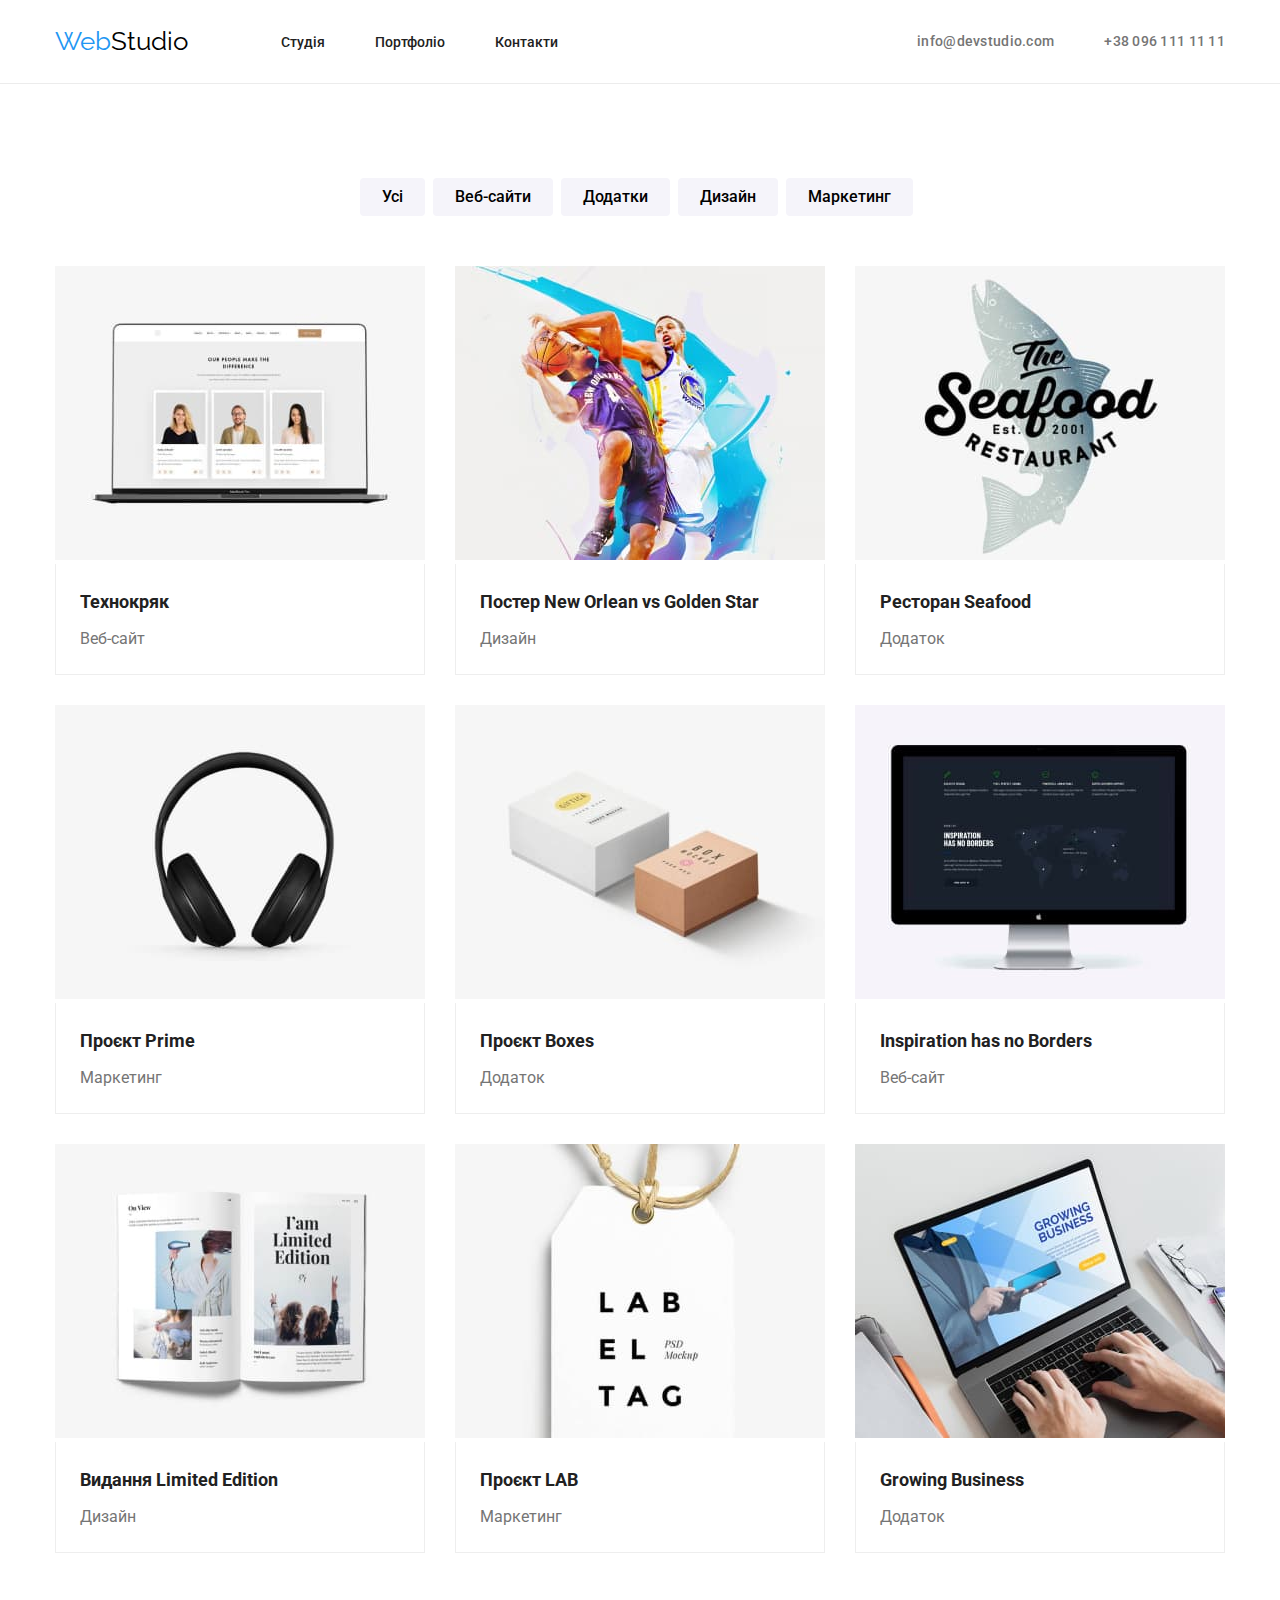
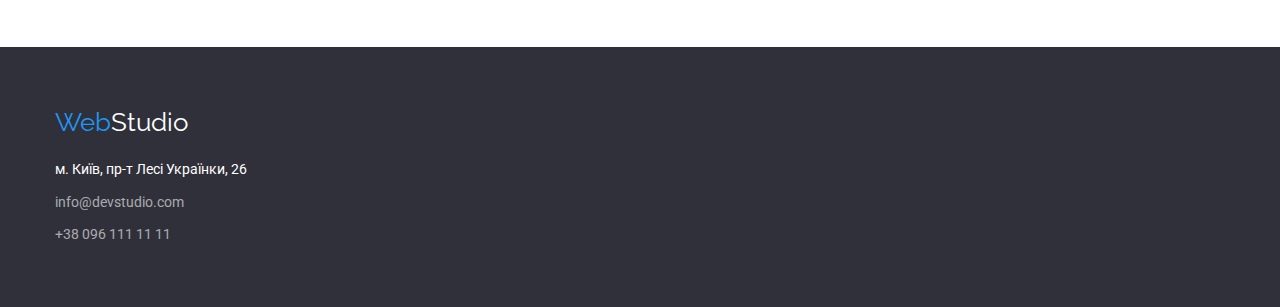
==== commit 085d03e7: "3" ====
--- a/portfolio.html
+++ b/portfolio.html
@@ -35,7 +35,8 @@
       <a class="pageHeader--tel" href="#">+38 096 111 11 11</a>
     </header>
     <main>
-      <section class="port container">
+      <section class="port">
+       <div class="container">
         <h1 class="visually-hidden">партфоліо</h1>
         <ul class="port--buttons">
           <li><button class="port--button" type="button">Усі</button></li>
@@ -111,6 +112,7 @@
             </div>
           </li>
         </ul>
+</div>
       </section>
     </main>
     <footer class="foot">
--- a/css/style.css
+++ b/css/style.css
@@ -63,7 +63,7 @@
 }
 .logo--item{
     color: var(--text-accent);
-
+   
 }
 
 
@@ -73,14 +73,20 @@
 .pageHeader--item:not(last-child){
     margin-right: 50px;
 }
-.pageHeader--list{
-    display: flex;
-    margin-top: 0;
-    margin-bottom: 0;
+.pageHeader--item{
     padding-top: 32px;
     padding-bottom: 32px;
+
+}
+
+.pageHeader--list{
+    display: flex;
+    margin-top: 0;
+    margin-bottom: 0;
+   
     padding-left: 0;
 }
+
 
 
 .pageHeader--link{
@@ -123,7 +129,7 @@
 }
 /* ----------hero---------- */
 .hero{
-    max-width: 1600px;
+    
     background: rgba(47, 48, 58, 0.4) url(../images/heroImg.jpg);
     padding-top: 200px;
     padding-bottom: 200px;
@@ -213,8 +219,8 @@
 /* ----------team---------- */
 .team{
     background-color: #F5F4FA;
-    padding: 94px;
-    width: 1600px;
+    padding-top: 94px;
+    padding-bottom: 94px;
     margin-right: auto;
     margin-left: auto;
 }
@@ -262,7 +268,7 @@
     background-color: #2F303A;
     margin-left: auto;
     margin-right: auto;
-    width: 1600px; 
+     
     padding-top: 60px;
     padding-bottom: 60px;
 }
@@ -328,7 +334,7 @@
     padding-right: 22px;
     padding-top: 6px;
     padding-bottom: 6px;
-    box-shadow: 0px 3px 1px rgba(0, 0, 0, 0.1), 0px 1px 2px rgba(0, 0, 0, 0.08), 0px 2px 2px rgba(0, 0, 0, 0.12);
+   
     border-radius: 4px;
     text-align: center;
     font-weight: 500;
@@ -344,6 +350,7 @@
 .port--button:focus{
     background-color: var(--text-accent);
     color: #fff;
+    box-shadow: 0px 3px 1px rgba(0, 0, 0, 0.1), 0px 1px 2px rgba(0, 0, 0, 0.08), 0px 2px 2px rgba(0, 0, 0, 0.12);
 }
 
 
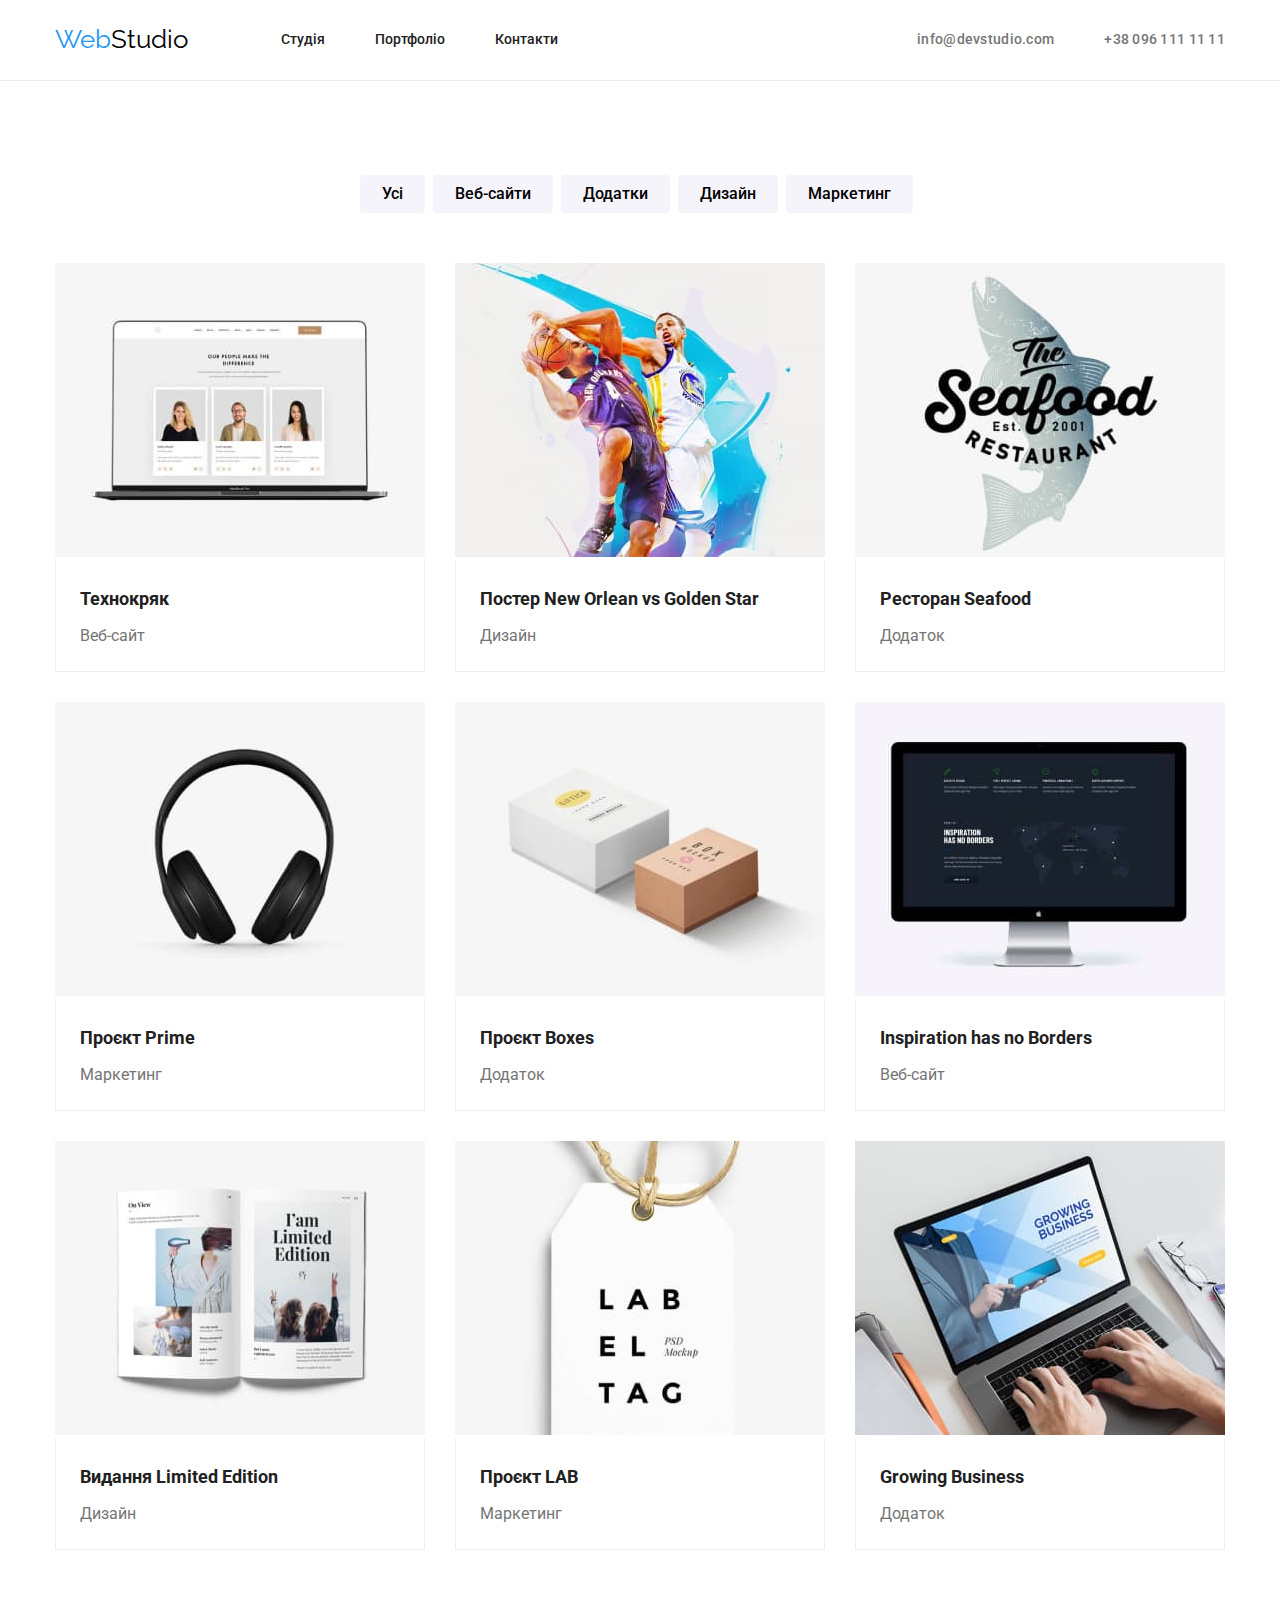
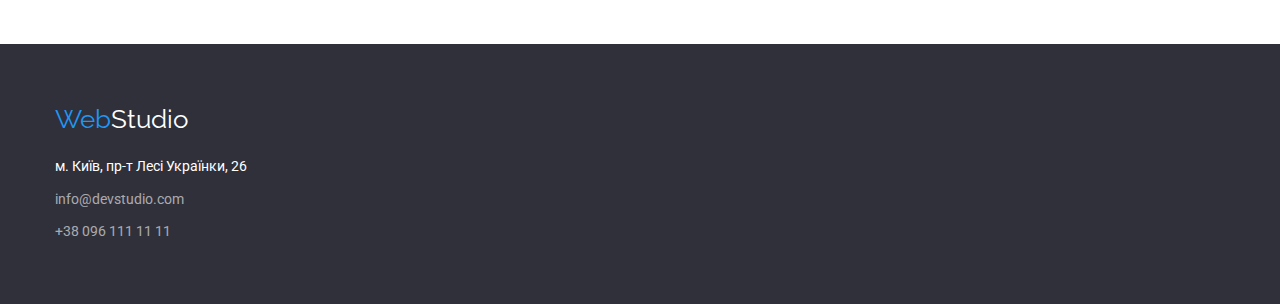
==== commit 87574bc5: "33" ====
--- a/portfolio.html
+++ b/portfolio.html
@@ -14,25 +14,27 @@
     <link rel="stylesheet" href="./css/style.css" />
   </head>
   <body>
-    <header class="pageHeader container">
-      <a href="./index.html" class="logo">
-        <span class="logo--item">Web</span>Studio</a
-      >
-      <nav class="pageHeader--nav">
-        <ul class="pageHeader--list">
-          <li class="pageHeader--item">
-            <a class="pageHeader--link" href="./index.html">Студія</a>
-          </li>
-          <li class="pageHeader--item">
-            <a class="pageHeader--link" href="./portfolio.html">Портфоліо</a>
-          </li>
-          <li class="pageHeader--item">
-            <a class="pageHeader--link" href="#">Контакти</a>
-          </li>
-        </ul>
-      </nav>
-      <a class="pageHeader--connection" href="#">info@devstudio.com </a>
-      <a class="pageHeader--tel" href="#">+38 096 111 11 11</a>
+    <header class="page-header">
+      <div class="container page-header--decor">
+        <a href="./index.html" class="logo">
+          <span class="logo--item">Web</span>Studio</a
+        >
+        <nav class="page-header--nav">
+          <ul class="page-header--list">
+            <li class="page-header--item">
+              <a class="page-header--link" href="./index.html">Студія</a>
+            </li>
+            <li class="page-header--item">
+              <a class="page-header--link" href="./portfolio.html">Портфоліо</a>
+            </li>
+            <li class="page-header--item">
+              <a class="page-header--link" href="#">Контакти</a>
+            </li>
+          </ul>
+        </nav>
+        <a class="page-header--connection" href="#">info@devstudio.com </a>
+        <a class="page-header--tel" href="#">+38 096 111 11 11</a>
+      </div>
     </header>
     <main>
       <section class="port">
--- a/css/style.css
+++ b/css/style.css
@@ -49,10 +49,11 @@
     
 }
 /* ----------header---------- */
-.pageHeader{
-display: flex;
-align-items: center;
-
+
+.page-header--decor{
+
+    display: flex;
+    align-items: center;
 }
 
 .logo{
@@ -67,19 +68,20 @@
 }
 
 
-.pageHeader--nav{
+.page-header--nav{
     margin-left: 93px;
 }
-.pageHeader--item:not(last-child){
+.page-header--item:not(last-child){
     margin-right: 50px;
 }
-.pageHeader--item{
+.page-header--link{
+    display: block;
     padding-top: 32px;
     padding-bottom: 32px;
 
 }
 
-.pageHeader--list{
+.page-header--list{
     display: flex;
     margin-top: 0;
     margin-bottom: 0;
@@ -89,17 +91,17 @@
 
 
 
-.pageHeader--link{
+.page-header--link{
     font-weight: 500;
     font-size: 14px;
     line-height: 1.14;
     color: var(--text-color);
 }
-.pageHeader--link:hover,
-.pageHeader--link:focus{
-    color: var(--text-accent);
-}
-.pageHeader--connection{
+.page-header--link:hover,
+.page-header--link:focus{
+    color: var(--text-accent);
+}
+.page-header--connection{
     color: var(--text-secondColor);
     margin-left: auto;
     margin-right: 50px;
@@ -110,11 +112,11 @@
     line-height: 1.14;
     letter-spacing: 0.02em;
 }
-.pageHeader--connection:focus,
-.pageHeader--connection:hover{
-    color: var(--text-accent);
-}
-.pageHeader--tel{
+.page-header--connection:focus,
+.page-header--connection:hover{
+    color: var(--text-accent);
+}
+.page-header--tel{
     color:  var(--text-secondColor);
     font-family: 'Roboto';
     font-style: normal;
@@ -123,8 +125,8 @@
     line-height: 1.14;
     letter-spacing: 0.02em;
 }
-.pageHeader--tel:focus,
-.pageHeader--tel:hover{
+.page-header--tel:focus,
+.page-header--tel:hover{
     color: var(--text-accent);
 }
 /* ----------hero---------- */
@@ -176,7 +178,8 @@
     padding-bottom: 94px;
 }
 .benefits--list{
-    
+    margin-top: 0;
+    margin-bottom: 0;
     display: flex;
 }
 .benefits--item:not(last-child){
@@ -188,7 +191,7 @@
     line-height: 1.14;
 }
 .benefits--text{
-    
+    margin-bottom: 0;
     font-size: 14px;
     line-height: 1.7;
     color:var(--text-secondColor);
@@ -236,6 +239,7 @@
     flex-wrap: wrap;
     margin-left: -30px;
     margin-top: -30px;
+    margin-bottom: 0;
   
 }
 .team--item{
